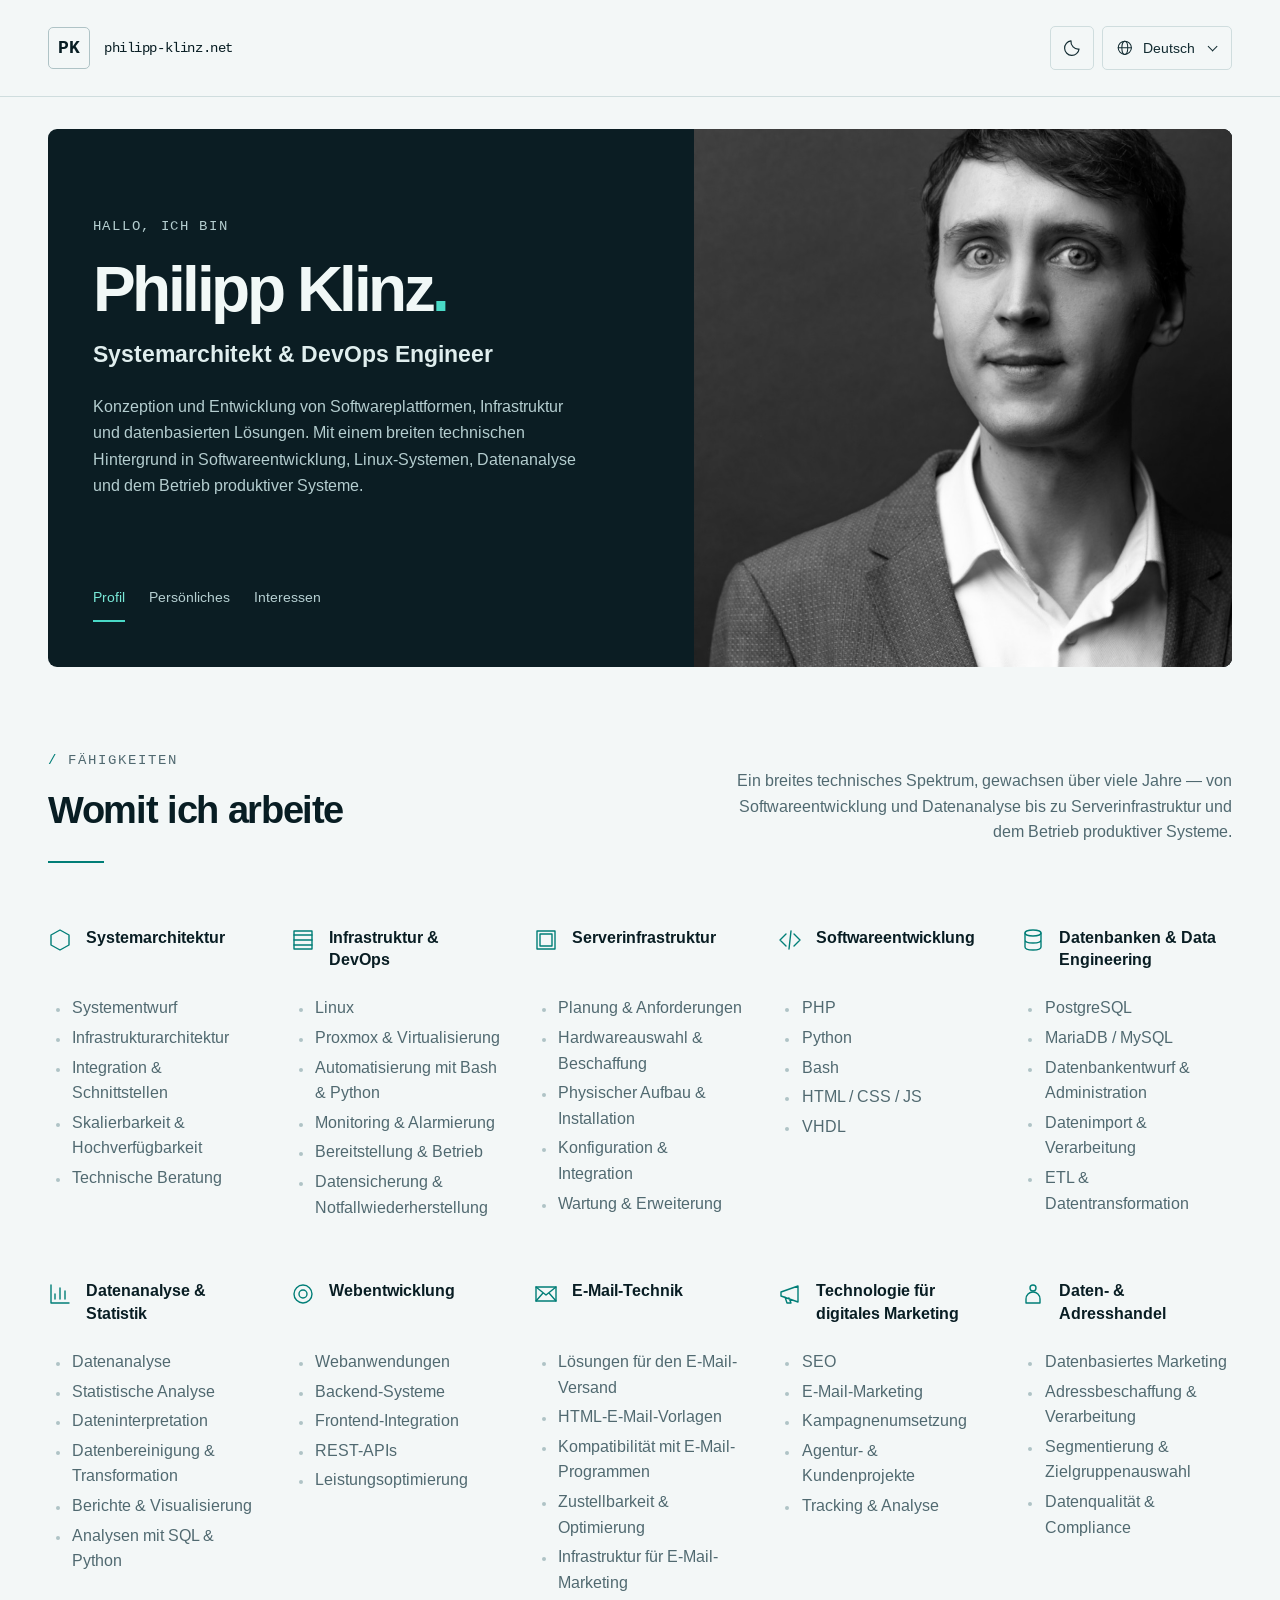
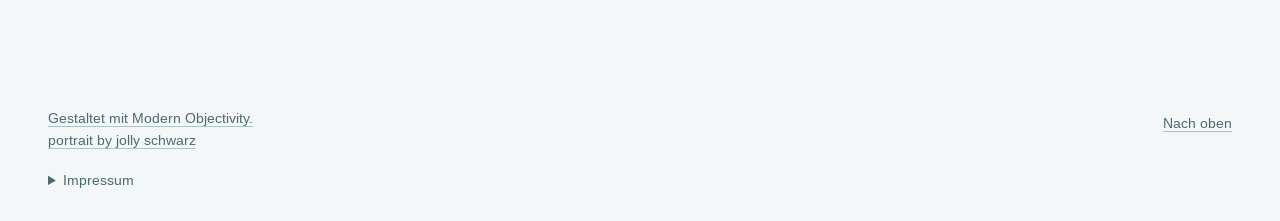
==== de/index.html @ 78b8dabd "Add private website disclosure and obfuscated contact email" ====
<!doctype html>
<html lang="de">
<head><meta charset="utf-8">
<meta name="viewport" content="width=device-width, initial-scale=1">
<meta name="color-scheme" content="light dark">
<title>Philipp Klinz — Fähigkeiten &amp; Interessen</title>
<meta name="description" content="Philipp Klinz: Systemarchitektur, Softwareentwicklung, Infrastruktur, Daten und digitales Marketing. Fähigkeiten und Lieblingsbücher.">
<link rel="canonical" href="https://philipp-klinz.net/de/">
<link rel="alternate" hreflang="en" href="https://philipp-klinz.net/">
<link rel="alternate" hreflang="de" href="https://philipp-klinz.net/de/">
<link rel="alternate" hreflang="pl" href="https://philipp-klinz.net/pl/">
<link rel="alternate" hreflang="x-default" href="https://philipp-klinz.net/">
<meta property="og:type" content="website">
<meta property="og:title" content="Philipp Klinz — Fähigkeiten &amp; Interessen">
<meta property="og:description" content="Philipp Klinz: Systemarchitektur, Softwareentwicklung, Infrastruktur, Daten und digitales Marketing. Fähigkeiten und Lieblingsbücher.">
<meta property="og:url" content="https://philipp-klinz.net/de/">
<meta property="og:image" content="https://philipp-klinz.net/assets/philipp-klinz.jpg">
<meta property="og:image:alt" content="Porträt von Philipp Klinz">
<link rel="icon" href="../assets/favicon.svg" type="image/svg+xml">
<script src="../assets/theme.86b8b26d1b50d1f6.js"></script>
<link rel="preload" href="../assets/fonts/LiberationSansWeb-Regular.latin.woff2" as="font" type="font/woff2" crossorigin>
<link rel="preload" href="../assets/fonts/LiberationSansWeb-Bold.latin.woff2" as="font" type="font/woff2" crossorigin>
<link rel="stylesheet" href="../assets/fonts/fonts.css">
<link rel="stylesheet" href="../assets/modern-objectivity.css">
<link rel="stylesheet" href="../assets/site.30e2d4eeaf09cd53.css"></head>
<body id="top">
<a class="skip-link" href="#main">Zum Inhalt springen</a>
<header class="site-header">
  <div class="container header-inner">
    <a class="brand" href="#top" aria-label="Philipp Klinz"><span class="brand-mark" aria-hidden="true">PK</span><span class="brand-name">philipp-klinz.net</span></a>
    <div class="header-tools">
      <div class="utility">
        <button id="theme" class="icon-button" type="button" aria-label="Dunkle Darstellung" title="Dunkle Darstellung" aria-pressed="false" hidden><svg class="" viewBox="0 0 24 24" aria-hidden="true" fill="none" stroke="currentColor" stroke-width="1.4" stroke-linecap="round" stroke-linejoin="round"><path d="M20.5 13.2A8.7 8.7 0 0 1 10.8 3.5 8.7 8.7 0 1 0 20.5 13.2Z"/></svg></button>
        <details class="languages"><summary aria-label="Sprache: Deutsch"><svg class="" viewBox="0 0 24 24" aria-hidden="true" fill="none" stroke="currentColor" stroke-width="1.4" stroke-linecap="round" stroke-linejoin="round"><circle cx="12" cy="12" r="9"/><ellipse cx="12" cy="12" rx="4" ry="9"/><path d="M3 12h18"/></svg><span lang="de">Deutsch</span><span class="chevron" aria-hidden="true"></span></summary><nav class="language-options" aria-label="Sprache"><a class="language-link" href="../index.html?v=67f521abfc70c984" lang="en" hreflang="en">English</a>
<a class="language-link" href="../de/index.html?v=67f521abfc70c984" lang="de" hreflang="de" aria-current="page">Deutsch</a>
<a class="language-link" href="../pl/index.html?v=67f521abfc70c984" lang="pl" hreflang="pl">Polski</a></nav></details>
      </div>
    </div>
  </div>
</header>
<main id="main">
  <section class="container hero" aria-label="Philipp Klinz">
    <div class="hero-text">
      <nav class="hero-tabs" aria-label="Über Philipp Klinz"><a id="tab-profile" href="#profile" data-slide="profile">Profil</a><a id="tab-books" href="#books" data-slide="books">Persönliches</a><a id="tab-interests" href="#interests" data-slide="interests">Interessen</a></nav>
      <div class="hero-panels">
        <section id="profile" class="hero-panel" aria-labelledby="name"><p class="hero-kicker">Hallo, ich bin</p><h1 id="name">Philipp Klinz<span class="name-accent">.</span></h1><p class="profile-role">Systemarchitekt &amp; DevOps Engineer</p><p class="profile-copy">Konzeption und Entwicklung von Softwareplattformen, Infrastruktur und datenbasierten Lösungen. Mit einem breiten technischen Hintergrund in Softwareentwicklung, Linux-Systemen, Datenanalyse und dem Betrieb produktiver Systeme.</p></section>
        <section id="books" class="hero-panel" aria-labelledby="books-title"><h2 id="books-title">Drei Lieblingsbücher</h2><div class="book-list"><article class="book"><p class="book-author">Richard P. Feynman</p><h3 lang="de"><a href="https://www.thalia.at/shop/home/artikeldetails/A1047288888" hreflang="de" rel="external" aria-label="Sie belieben wohl zu scherzen, Mr. Feynman! · Thalia">Sie belieben wohl zu scherzen, Mr. Feynman!</a></h3></article>
<article class="book"><p class="book-author">Werner Heisenberg</p><h3 lang="de"><a href="https://www.thalia.at/shop/home/artikeldetails/A1000320947" hreflang="de" rel="external" aria-label="Quantentheorie und Philosophie · Thalia">Quantentheorie und Philosophie</a></h3></article>
<article class="book"><p class="book-author">Antoine de Saint-Exupéry</p><h3 lang="de"><a href="https://www.thalia.at/shop/home/artikeldetails/A1051193971" hreflang="de" rel="external" aria-label="Der kleine Prinz · Thalia">Der kleine Prinz</a></h3></article></div></section>
        <section id="interests" class="hero-panel" aria-labelledby="interests-title"><h2 id="interests-title">Was mich beschäftigt</h2><p class="interest-question">Wie entwickeln wir die Welt von morgen?</p><p class="interest-description">Ich beschäftige mich mit Mathematik, Physik, Anthropologie und Informatik.</p></section>
      </div>
    </div>
    <figure class="hero-portrait"><img src="../assets/philipp-klinz.jpg" alt="Porträt von Philipp Klinz" width="1024" height="1024" fetchpriority="high" decoding="async"></figure>
  </section>
  <section id="skills" class="container section" aria-labelledby="skills-title">
    <div class="section-head"><div><span class="eyebrow">Fähigkeiten</span><h2 id="skills-title">Womit ich arbeite</h2><span class="heading-rule" aria-hidden="true"></span></div><p>Ein breites technisches Spektrum, gewachsen über viele Jahre — von Softwareentwicklung und Datenanalyse bis zu Serverinfrastruktur und dem Betrieb produktiver Systeme.</p></div>
    <div class="skills-grid"><article class="skill"><div class="skill-heading"><svg class="skill-icon" viewBox="0 0 24 24" aria-hidden="true" fill="none" stroke="currentColor" stroke-width="1.4" stroke-linecap="round" stroke-linejoin="round"><path d="m12 2 9 5v10l-9 5-9-5V7Z"/></svg><h3>Systemarchitektur</h3></div><ul><li>Systementwurf</li><li>Infrastrukturarchitektur</li><li>Integration &amp; Schnittstellen</li><li>Skalierbarkeit &amp; Hochverfügbarkeit</li><li>Technische Beratung</li></ul></article>
<article class="skill"><div class="skill-heading"><svg class="skill-icon" viewBox="0 0 24 24" aria-hidden="true" fill="none" stroke="currentColor" stroke-width="1.4" stroke-linecap="round" stroke-linejoin="round"><rect x="3" y="3" width="18" height="18"/><path d="M3 7h18M3 12h18M3 17h18"/></svg><h3>Infrastruktur &amp; DevOps</h3></div><ul><li>Linux</li><li>Proxmox &amp; Virtualisierung</li><li>Automatisierung mit Bash &amp; Python</li><li>Monitoring &amp; Alarmierung</li><li>Bereitstellung &amp; Betrieb</li><li>Datensicherung &amp; Notfallwiederherstellung</li></ul></article>
<article class="skill"><div class="skill-heading"><svg class="skill-icon" viewBox="0 0 24 24" aria-hidden="true" fill="none" stroke="currentColor" stroke-width="1.4" stroke-linecap="round" stroke-linejoin="round"><rect x="3" y="3" width="18" height="18"/><rect x="6" y="6" width="12" height="12"/></svg><h3>Serverinfrastruktur</h3></div><ul><li>Planung &amp; Anforderungen</li><li>Hardwareauswahl &amp; Beschaffung</li><li>Physischer Aufbau &amp; Installation</li><li>Konfiguration &amp; Integration</li><li>Wartung &amp; Erweiterung</li></ul></article>
<article class="skill"><div class="skill-heading"><svg class="skill-icon" viewBox="0 0 24 24" aria-hidden="true" fill="none" stroke="currentColor" stroke-width="1.4" stroke-linecap="round" stroke-linejoin="round"><path d="m8 6-6 6 6 6m8-12 6 6-6 6m-3-15-2 18"/></svg><h3>Softwareentwicklung</h3></div><ul><li>PHP</li><li>Python</li><li>Bash</li><li>HTML / CSS / JS</li><li>VHDL</li></ul></article>
<article class="skill"><div class="skill-heading"><svg class="skill-icon" viewBox="0 0 24 24" aria-hidden="true" fill="none" stroke="currentColor" stroke-width="1.4" stroke-linecap="round" stroke-linejoin="round"><ellipse cx="12" cy="5" rx="8" ry="3"/><path d="M4 5v14c0 4 16 4 16 0V5M4 12c0 4 16 4 16 0"/></svg><h3>Datenbanken &amp; Data Engineering</h3></div><ul><li>PostgreSQL</li><li>MariaDB / MySQL</li><li>Datenbankentwurf &amp; Administration</li><li>Datenimport &amp; Verarbeitung</li><li>ETL &amp; Datentransformation</li></ul></article>
<article class="skill"><div class="skill-heading"><svg class="skill-icon" viewBox="0 0 24 24" aria-hidden="true" fill="none" stroke="currentColor" stroke-width="1.4" stroke-linecap="round" stroke-linejoin="round"><path d="M3 3v18h18M7 17v-5m5 5V6m5 11V9"/></svg><h3>Datenanalyse &amp; Statistik</h3></div><ul><li>Datenanalyse</li><li>Statistische Analyse</li><li>Dateninterpretation</li><li>Datenbereinigung &amp; Transformation</li><li>Berichte &amp; Visualisierung</li><li>Analysen mit SQL &amp; Python</li></ul></article>
<article class="skill"><div class="skill-heading"><svg class="skill-icon" viewBox="0 0 24 24" aria-hidden="true" fill="none" stroke="currentColor" stroke-width="1.4" stroke-linecap="round" stroke-linejoin="round"><circle cx="12" cy="12" r="9"/><circle cx="12" cy="12" r="4"/></svg><h3>Webentwicklung</h3></div><ul><li>Webanwendungen</li><li>Backend-Systeme</li><li>Frontend-Integration</li><li>REST-APIs</li><li>Leistungsoptimierung</li></ul></article>
<article class="skill"><div class="skill-heading"><svg class="skill-icon" viewBox="0 0 24 24" aria-hidden="true" fill="none" stroke="currentColor" stroke-width="1.4" stroke-linecap="round" stroke-linejoin="round"><rect x="2" y="5" width="20" height="14"/><path d="m2 5 10 8L22 5M2 19l7-8m13 8-7-8"/></svg><h3>E-Mail-Technik</h3></div><ul><li>Lösungen für den E-Mail-Versand</li><li>HTML-E-Mail-Vorlagen</li><li>Kompatibilität mit E-Mail-Programmen</li><li>Zustellbarkeit &amp; Optimierung</li><li>Infrastruktur für E-Mail-Marketing</li></ul></article>
<article class="skill"><div class="skill-heading"><svg class="skill-icon" viewBox="0 0 24 24" aria-hidden="true" fill="none" stroke="currentColor" stroke-width="1.4" stroke-linecap="round" stroke-linejoin="round"><path d="m3 10 17-6v16L3 14Zm4 5 2 6h4l-2-5"/></svg><h3>Technologie für digitales Marketing</h3></div><ul><li>SEO</li><li>E-Mail-Marketing</li><li>Kampagnenumsetzung</li><li>Agentur- &amp; Kundenprojekte</li><li>Tracking &amp; Analyse</li></ul></article>
<article class="skill"><div class="skill-heading"><svg class="skill-icon" viewBox="0 0 24 24" aria-hidden="true" fill="none" stroke="currentColor" stroke-width="1.4" stroke-linecap="round" stroke-linejoin="round"><circle cx="12" cy="6" r="3"/><path d="M5 21v-4a7 7 0 0 1 14 0v4Z"/></svg><h3>Daten- &amp; Adresshandel</h3></div><ul><li>Datenbasiertes Marketing</li><li>Adressbeschaffung &amp; Verarbeitung</li><li>Segmentierung &amp; Zielgruppenauswahl</li><li>Datenqualität &amp; Compliance</li></ul></article></div>
  </section>
</main>
<footer class="container footer"><div class="footer-info"><p><a href="https://philippklinz.github.io/modern-objectivity-style/?lang=de">Gestaltet mit Modern Objectivity.</a><br><a href="https://jollyschwarz.com/" lang="en">portrait by jolly schwarz</a></p><details id="imprint" class="legal-notice"><summary>Impressum</summary><div class="legal-copy"><p>Offenlegung gemäß § 25 Abs. 5 MedienG.</p><p>Medieninhaber: Philipp Klinz<br>Wohnort: Wien, 17. Bezirk, Österreich<br>E-Mail: <span data-email="d2ViZGlhcnJoZWFAcGhpbGlwcC1rbGluei5uZXQ=">webdiarrhea [at] philipp-klinz [dot] net</span></p><p>Private, nicht kommerzielle Website. Projektanfragen ausschließlich über meinen Arbeitgeber.</p></div></details></div><nav class="footer-links" aria-label="Hauptnavigation"><a href="#top">Nach oben</a></nav></footer>
<script src="../assets/site.ab75ac2e9dfce5c9.js" defer></script>
</body>
</html>
---- assets/fonts/fonts.css ----
/* LiberationFontsWeb, SIL OFL 1.1. Upstream revision 991e89ba225875d100b5bc4048626e8b6ac93927. */
@font-face{font-family:'Liberation Sans Web';src:url('LiberationSansWeb-Regular.latin.woff2') format('woff2');font-weight:400;font-style:normal;font-display:swap;unicode-range:U+0000-00FF,U+2010,U+2013,U+2014,U+2018,U+2019,U+201A,U+201C,U+201D,U+201E,U+20AC}
@font-face{font-family:'Liberation Sans Web';src:url('LiberationSansWeb-Regular.latin-ext.woff2') format('woff2');font-weight:400;font-style:normal;font-display:swap;unicode-range:U+0100-024F,U+1E00-1EFF}
@font-face{font-family:'Liberation Sans Web';src:url('LiberationSansWeb-Bold.latin.woff2') format('woff2');font-weight:700;font-style:normal;font-display:swap;unicode-range:U+0000-00FF,U+2010,U+2013,U+2014,U+2018,U+2019,U+201A,U+201C,U+201D,U+201E,U+20AC}
@font-face{font-family:'Liberation Sans Web';src:url('LiberationSansWeb-Bold.latin-ext.woff2') format('woff2');font-weight:700;font-style:normal;font-display:swap;unicode-range:U+0100-024F,U+1E00-1EFF}
@font-face{font-family:'Liberation Mono Web';src:url('LiberationMonoWeb-Regular.latin.woff2') format('woff2');font-weight:400;font-style:normal;font-display:swap;unicode-range:U+0000-00FF,U+2010,U+2013,U+2014,U+2018,U+2019,U+201A,U+201C,U+201D,U+201E,U+20AC}
@font-face{font-family:'Liberation Mono Web';src:url('LiberationMonoWeb-Regular.latin-ext.woff2') format('woff2');font-weight:400;font-style:normal;font-display:swap;unicode-range:U+0100-024F,U+1E00-1EFF}
@font-face{font-family:'Liberation Mono Web';src:url('LiberationMonoWeb-Bold.latin.woff2') format('woff2');font-weight:700;font-style:normal;font-display:swap;unicode-range:U+0000-00FF,U+2010,U+2013,U+2014,U+2018,U+2019,U+201A,U+201C,U+201D,U+201E,U+20AC}
@font-face{font-family:'Liberation Mono Web';src:url('LiberationMonoWeb-Bold.latin-ext.woff2') format('woff2');font-weight:700;font-style:normal;font-display:swap;unicode-range:U+0100-024F,U+1E00-1EFF}
@font-face{font-family:'Liberation Serif Web';src:url('LiberationSerifWeb-Regular.latin.woff2') format('woff2');font-weight:400;font-style:normal;font-display:swap;unicode-range:U+0000-00FF,U+2010,U+2013,U+2014,U+2018,U+2019,U+201A,U+201C,U+201D,U+201E,U+20AC}
@font-face{font-family:'Liberation Serif Web';src:url('LiberationSerifWeb-Regular.latin-ext.woff2') format('woff2');font-weight:400;font-style:normal;font-display:swap;unicode-range:U+0100-024F,U+1E00-1EFF}
---- assets/modern-objectivity.css ----
/*
Modern Objectivity — Laboratory Style Kit v0.1
GPL-2.0-only • practical reference implementation, not a universal brand.
Semantic tokens are intentionally overridable for each laboratory stage.
*/
:root {
  color-scheme: light;
  --mo-font: "Liberation Sans", "DejaVu Sans", Arial, sans-serif;
  --mo-mono: "Liberation Mono", "DejaVu Sans Mono", Consolas, monospace;
  --mo-serif: "Liberation Serif", Georgia, serif;
  --mo-bg: #f3f7f7;
  --mo-surface: #ffffff;
  --mo-surface-2: #edf3f3;
  --mo-surface-3: #e3eded;
  --mo-text: #132c32;
  --mo-text-strong: #081d23;
  --mo-muted: #506970;
  --mo-border: #cfddde;
  --mo-border-strong: #afc3c6;
  --mo-accent: #007e77;
  --mo-accent-active: #00625f;
  --mo-accent-light: #d9f5ef;
  --mo-accent-glow: #13d4b8;
  --mo-focus: #0b9fbe;
  --mo-danger: #b83d42;
  --mo-danger-bg: #fff0f0;
  --mo-warning: #986213;
  --mo-warning-bg: #fff4dd;
  --mo-ok: #147b58;
  --mo-ok-bg: #e1f6eb;
  --mo-info: #285f9c;
  --mo-info-bg: #e9f3fc;
  --mo-rail: #0b1d23;
  --mo-rail-text: #e0f2f2;
  --mo-rail-muted: #94b0b5;
  --mo-shadow: 0 14px 40px rgba(12, 45, 50, .07);
  --mo-radius: 9px;
  --mo-radius-sm: 5px;
  --mo-space-1: 4px;
  --mo-space-2: 8px;
  --mo-space-3: 12px;
  --mo-space-4: 16px;
  --mo-space-5: 20px;
  --mo-space-6: 24px;
  --mo-space-8: 32px;
  --mo-space-10: 40px;
  --mo-space-12: 48px;
  --mo-page-width: 1280px;
}
[data-theme="dark"] {
  color-scheme: dark;
  --mo-bg: #08191e;
  --mo-surface: #10272d;
  --mo-surface-2: #162f35;
  --mo-surface-3: #1e3a42;
  --mo-text: #d7e8e9;
  --mo-text-strong: #f4fbfa;
  --mo-muted: #a2bac0;
  --mo-border: #2a4a52;
  --mo-border-strong: #41616b;
  --mo-accent: #49d9c6;
  --mo-accent-active: #82eee0;
  --mo-accent-light: #16443f;
  --mo-accent-glow: #5ef6dd;
  --mo-focus: #81d8ff;
  --mo-danger: #ff949b;
  --mo-danger-bg: #3c252a;
  --mo-warning: #f5ca75;
  --mo-warning-bg: #3c321f;
  --mo-ok: #7ee6b8;
  --mo-ok-bg: #173d34;
  --mo-info: #9ccaff;
  --mo-info-bg: #20354d;
  --mo-shadow: 0 16px 44px rgba(0, 0, 0, .18);
}
*, *::before, *::after { box-sizing: border-box; }
html { scroll-behavior: smooth; scroll-padding-top: 24px; }
body { margin: 0; background: var(--mo-bg); color: var(--mo-text); font: 400 15px/1.62 var(--mo-font); -webkit-font-smoothing: antialiased; }
button, input, textarea, select { font: inherit; }
button { cursor: pointer; }
a { color: var(--mo-accent); text-underline-offset: 3px; }
a:hover { color: var(--mo-accent-active); }
:focus-visible { outline: 3px solid var(--mo-focus) !important; outline-offset: 3px; }
::selection { background: var(--mo-accent); color: #fff; }
h1,h2,h3,h4,p,figure { margin-top: 0; }
h1,h2,h3,h4 { color: var(--mo-text-strong); line-height: 1.18; letter-spacing: -.028em; }
h1 { font-size: clamp(2.4rem, 5vw, 4.8rem); font-weight: 650; }
h2 { font-size: clamp(1.6rem, 2.5vw, 2.6rem); font-weight: 650; }
h3 { font-size: 1.12rem; letter-spacing: -.015em; }
p { max-width: 75ch; }
small, .mo-small { font-size: .81rem; }
.mo-mono, code, pre, kbd { font-family: var(--mo-mono); font-variant-numeric: tabular-nums; }
code { font-size: .89em; }
.mo-tabular { font-variant-numeric: tabular-nums; font-feature-settings: "tnum"; }
.mo-muted { color: var(--mo-muted); }
.mo-eyebrow, .mo-kicker { display:block; font: 700 11px/1.5 var(--mo-mono); text-transform: uppercase; letter-spacing: .13em; color: var(--mo-accent); }
.mo-kicker { margin-bottom: 12px; }
.mo-lead { font-size: clamp(1.05rem, 1.6vw, 1.3rem); line-height: 1.65; color: var(--mo-muted); max-width: 69ch; }
.mo-strong { font-weight: 700; }
.mo-rule { border: 0; border-top: 1px solid var(--mo-border); margin: 28px 0; }
.mo-sr-only { position: absolute!important; width:1px!important; height:1px!important; overflow:hidden!important; clip:rect(0,0,0,0)!important; white-space:nowrap!important; }

/* Shell / page */
.mo-shell { display:grid; grid-template-columns: 254px minmax(0,1fr); min-height:100vh; }
.mo-sidebar { background: var(--mo-rail); color: var(--mo-rail-text); padding: 28px 18px; min-width:0; position:sticky; top:0; height:100vh; overflow-y:auto; display:flex; flex-direction:column; gap:28px; }
.mo-brand { display:flex; align-items:center; gap:12px; text-decoration:none; color:var(--mo-rail-text); line-height:1.2; font-weight:700; letter-spacing:.01em; font-size:14px; }
.mo-brand:hover { color:var(--mo-rail-text); }
.mo-brand-mark { width:35px; height:35px; flex:none; display:grid; place-items:center; color:#71eedb; background:linear-gradient(135deg,#123f40,#0b232a); border:1px solid #39746f; border-radius:8px; font:700 18px var(--mo-mono); }
.mo-brand small { display:block; margin-top:3px; color:var(--mo-rail-muted); font:400 10px var(--mo-mono); letter-spacing:.08em; text-transform:uppercase; }
.mo-nav-group { margin-bottom:17px; }
.mo-nav-title { font:700 10px/1.5 var(--mo-mono); color:#7ca5a8; text-transform:uppercase; letter-spacing:.15em; padding:0 12px; margin-bottom:7px; }
.mo-nav { display:grid; gap:3px; }
.mo-nav a { display:flex; align-items:center; justify-content:space-between; gap:8px; padding:9px 12px; border-radius:6px; color:var(--mo-rail-muted); text-decoration:none; font-size:13px; transition:background .15s,color .15s; }
.mo-nav a:hover,.mo-nav a[aria-current="page"],.mo-nav a.is-active { color:#f0ffff; background:#18363c; }
.mo-nav a[aria-current="page"]::after,.mo-nav a.is-active::after { content:""; width:5px; height:5px; border-radius:50%; background:#5ae6ce; }
.mo-sidebar-foot { margin-top:auto; padding:15px 12px 0; border-top:1px solid #2d4b50; color:var(--mo-rail-muted); font:11px/1.6 var(--mo-mono); }
.mo-main { min-width:0; }
.mo-topbar { display:flex; justify-content:space-between; align-items:center; gap:16px; min-height:68px; border-bottom:1px solid var(--mo-border); padding:14px clamp(22px,4vw,56px); background:var(--mo-surface); }
.mo-topbar-path { font:12px var(--mo-mono); color:var(--mo-muted); word-break:break-word; }
.mo-topbar-path strong { color:var(--mo-text-strong); font-weight:700; }
.mo-topbar-actions { display:flex; gap:9px; align-items:center; flex-wrap:wrap; }
.mo-content { width:min(100%, var(--mo-page-width)); margin:0 auto; padding:38px clamp(20px,4vw,56px) 90px; }
.mo-section { padding-top:46px; padding-bottom:46px; border-bottom:1px solid var(--mo-border); }
.mo-section-head { display:flex; justify-content:space-between; align-items:end; gap:22px; margin-bottom:25px; }
.mo-section-head h2 { margin:0 0 7px; }
.mo-section-head p { margin:0; color:var(--mo-muted); }
.mo-hero { position:relative; isolation:isolate; overflow:hidden; background:#0b2229; border-radius:14px; padding:clamp(30px,6vw,74px); color:#e5f6f4; min-height:385px; display:flex; flex-direction:column; justify-content:center; margin-bottom:12px; }
.mo-hero::before { content:""; position:absolute; inset:0; z-index:-2; background-image:linear-gradient(rgba(111,199,192,.06) 1px,transparent 1px),linear-gradient(90deg,rgba(111,199,192,.06) 1px,transparent 1px); background-size:32px 32px; mask-image:linear-gradient(to left,black,transparent 80%); }
.mo-hero::after { content:""; position:absolute; right:-110px; top:-125px; width:490px; aspect-ratio:1; z-index:-1; background:radial-gradient(circle at 45% 45%,transparent 18%,rgba(48,235,199,.46) 18.3%,transparent 18.8%,transparent 31%,rgba(48,235,199,.24) 31.3%,transparent 31.8%,transparent 49%,rgba(48,235,199,.14) 49.3%,transparent 49.8%); transform:rotate(-18deg); }
.mo-hero h1 { color:#fff; max-width:720px; margin:18px 0 18px; letter-spacing:-.055em; }
.mo-hero p { color:#b1d3d5; font-size:18px; max-width:590px; }
.mo-hero .mo-eyebrow { color:#64e8d1; }
.mo-hero-actions { display:flex; gap:10px; flex-wrap:wrap; margin-top:17px; }

/* Layout */
.mo-grid { display:grid; gap:16px; }
.mo-grid-2 { grid-template-columns:repeat(2,minmax(0,1fr)); }
.mo-grid-3 { grid-template-columns:repeat(3,minmax(0,1fr)); }
.mo-grid-4 { grid-template-columns:repeat(4,minmax(0,1fr)); }
.mo-flex { display:flex; align-items:center; gap:12px; }
.mo-between { display:flex; align-items:center; justify-content:space-between; gap:12px; }
.mo-wrap { flex-wrap:wrap; }
.mo-stack { display:grid; gap:14px; }
.mo-panel, .mo-card { background:var(--mo-surface); border:1px solid var(--mo-border); border-radius:var(--mo-radius); }
.mo-panel { padding:24px; }
.mo-card { padding:22px; box-shadow:var(--mo-shadow); }
.mo-card-head { display:flex; justify-content:space-between; align-items:center; gap:12px; margin-bottom:15px; }
.mo-card-head h3 { margin:0; }
.mo-stat { display:flex; flex-direction:column; gap:5px; min-width:0; }
.mo-stat-value { font:650 clamp(1.6rem,2.6vw,2.4rem)/1.13 var(--mo-mono); color:var(--mo-text-strong); letter-spacing:-.055em; }
.mo-stat-label { font-size:12px; color:var(--mo-muted); }
.mo-stat-foot { font:11px var(--mo-mono); color:var(--mo-accent); margin-top:8px; }

/* Controls */
.mo-btn { display:inline-flex; align-items:center; justify-content:center; gap:8px; appearance:none; padding:10px 15px; min-height:39px; color:var(--mo-text); background:var(--mo-surface); border:1px solid var(--mo-border-strong); border-radius:var(--mo-radius-sm); font:700 12px/1.3 var(--mo-font); text-decoration:none; transition:background .13s,border-color .13s,transform .13s; white-space:nowrap; }
.mo-btn:hover { background:var(--mo-surface-2); color:var(--mo-text-strong); border-color:var(--mo-accent); }
.mo-btn:active { transform:translateY(1px); }
.mo-btn:disabled { opacity:.48; cursor:not-allowed; transform:none; }
.mo-btn-primary { color:#fff; background:#007e77; border-color:#007e77; }
.mo-btn-primary:hover { color:#fff; background:#00635e; border-color:#00635e; }
.mo-btn-quiet { background:transparent; border-color:transparent; }
.mo-btn-quiet:hover { background:var(--mo-surface-2); }
.mo-btn-danger { color:var(--mo-danger); border-color:var(--mo-danger); }
.mo-btn-sm { min-height:32px; padding:7px 11px; font-size:11px; }
.mo-btn-lg { min-height:47px; padding:12px 21px; }
.mo-btn-on-dark { background:#1a494a; color:#e9fffc; border-color:#3d817b; }
.mo-btn-on-dark:hover { background:#23605f; border-color:#69d7ca; color:#fff; }
.mo-field { display:grid; gap:7px; min-width:0; }
.mo-field-label { font-size:12px; font-weight:700; color:var(--mo-text-strong); }
.mo-field-help { font-size:11px; color:var(--mo-muted); }
.mo-input,.mo-select,.mo-textarea { width:100%; min-height:41px; border:1px solid var(--mo-border-strong); border-radius:var(--mo-radius-sm); background:var(--mo-surface); color:var(--mo-text-strong); padding:9px 11px; outline:none; }
.mo-input::placeholder,.mo-textarea::placeholder { color:var(--mo-muted); opacity:.85; }
.mo-input:focus,.mo-select:focus,.mo-textarea:focus { border-color:var(--mo-accent); box-shadow:0 0 0 3px var(--mo-accent-light); }
.mo-input:disabled,.mo-select:disabled { opacity:.55; }
.mo-input[aria-invalid="true"] { border-color:var(--mo-danger); }
.mo-textarea { min-height:106px; resize:vertical; }
.mo-check { display:inline-flex; align-items:center; gap:9px; color:var(--mo-text); font-size:13px; cursor:pointer; }
.mo-check input { accent-color:var(--mo-accent); width:17px; height:17px; }
.mo-range { width:100%; accent-color:var(--mo-accent); cursor:pointer; }
.mo-switch { display:inline-flex; align-items:center; gap:10px; font-size:12px; cursor:pointer; }
.mo-switch input { appearance:none; width:38px; height:22px; border-radius:30px; border:1px solid var(--mo-border-strong); background:var(--mo-surface-3); position:relative; transition:background .15s; }
.mo-switch input::after { content:""; width:16px; height:16px; top:2px; left:2px; border-radius:50%; position:absolute; background:var(--mo-muted); transition:transform .15s, background .15s; }
.mo-switch input:checked { background:var(--mo-accent); border-color:var(--mo-accent); }
.mo-switch input:checked::after { transform:translateX(16px); background:#fff; }
.mo-switch input:focus-visible { outline:3px solid var(--mo-focus); outline-offset:2px; }

/* Status, notes, progress */
.mo-badge { display:inline-flex; gap:7px; align-items:center; min-height:23px; padding:2px 8px; font:700 10px/1.4 var(--mo-mono); text-transform:uppercase; letter-spacing:.045em; border:1px solid var(--mo-border); border-radius:4px; color:var(--mo-muted); background:var(--mo-surface-2); }
.mo-badge::before { content:""; width:6px; height:6px; border-radius:50%; background:currentColor; }
.mo-badge-success { color:var(--mo-ok); border-color:color-mix(in srgb,var(--mo-ok) 25%,var(--mo-border)); background:var(--mo-ok-bg); }
.mo-badge-warning { color:var(--mo-warning); border-color:color-mix(in srgb,var(--mo-warning) 25%,var(--mo-border)); background:var(--mo-warning-bg); }
.mo-badge-danger { color:var(--mo-danger); border-color:color-mix(in srgb,var(--mo-danger) 25%,var(--mo-border)); background:var(--mo-danger-bg); }
.mo-badge-info { color:var(--mo-info); border-color:color-mix(in srgb,var(--mo-info) 25%,var(--mo-border)); background:var(--mo-info-bg); }
.mo-note { display:flex; align-items:flex-start; gap:13px; padding:14px 16px; border-left:3px solid var(--mo-accent); background:var(--mo-accent-light); color:var(--mo-text); border-radius:0 var(--mo-radius-sm) var(--mo-radius-sm) 0; font-size:13px; }
.mo-note-warning { border-color:var(--mo-warning); background:var(--mo-warning-bg); }
.mo-note-danger { border-color:var(--mo-danger); background:var(--mo-danger-bg); }
.mo-progress { height:6px; width:100%; overflow:hidden; border-radius:10px; background:var(--mo-surface-3); }
.mo-progress > span { display:block; height:100%; border-radius:10px; background:var(--mo-accent); transition:width .25s ease; }
.mo-meter { display:grid; gap:8px; }
.mo-meter-label { display:flex; justify-content:space-between; font:11px var(--mo-mono); gap:8px; color:var(--mo-muted); }
.mo-meter-label strong { color:var(--mo-text-strong); }

/* Tabs */
.mo-tabs { display:flex; gap:4px; flex-wrap:wrap; border-bottom:1px solid var(--mo-border); margin-bottom:19px; }
.mo-tab { appearance:none; background:transparent; border:0; border-bottom:2px solid transparent; color:var(--mo-muted); padding:10px 15px 12px; margin-bottom:-1px; font:700 12px var(--mo-font); }
.mo-tab[aria-selected="true"] { color:var(--mo-accent); border-bottom-color:var(--mo-accent); }
.mo-tab:hover { color:var(--mo-text-strong); background:var(--mo-surface-2); }
[role="tabpanel"][hidden] { display:none!important; }

/* Tables and data */
.mo-table-wrap { width:100%; overflow-x:auto; border:1px solid var(--mo-border); border-radius:var(--mo-radius); background:var(--mo-surface); }
.mo-table { border-collapse:collapse; width:100%; min-width:550px; font-size:12px; font-variant-numeric:tabular-nums; }
.mo-table th { text-align:left; font:700 10px/1.4 var(--mo-mono); color:var(--mo-muted); text-transform:uppercase; letter-spacing:.06em; background:var(--mo-surface-2); padding:13px 15px; border-bottom:1px solid var(--mo-border); white-space:nowrap; }
.mo-table td { padding:13px 15px; border-bottom:1px solid var(--mo-border); vertical-align:middle; color:var(--mo-text); }
.mo-table tbody tr:last-child td { border-bottom:0; }
.mo-table tbody tr:hover { background:var(--mo-surface-2); }
.mo-table td.mo-num, .mo-table th.mo-num { text-align:right; font-family:var(--mo-mono); }
.mo-table td strong { color:var(--mo-text-strong); }
.mo-table-muted { color:var(--mo-muted); }
.mo-positive { color:var(--mo-ok); }
.mo-negative { color:var(--mo-danger); }

/* Visual media */
.mo-chart { position:relative; min-height:180px; width:100%; border:1px solid var(--mo-border); border-radius:var(--mo-radius); overflow:hidden; background:var(--mo-surface); }
.mo-chart svg { display:block; width:100%; height:auto; }
.mo-chart-grid { stroke:var(--mo-border); stroke-width:1; }
.mo-chart-line { stroke:var(--mo-accent); stroke-width:2.4; fill:none; vector-effect:non-scaling-stroke; }
.mo-chart-area { fill:var(--mo-accent); fill-opacity:.10; }
.mo-chart-label { fill:var(--mo-muted); font:10px var(--mo-mono); }
.mo-code { border:1px solid var(--mo-border); background:var(--mo-surface-2); border-radius:var(--mo-radius); overflow:auto; padding:20px; font:12px/1.7 var(--mo-mono); color:var(--mo-text); white-space:pre; tab-size:2; }
.mo-swatch { overflow:hidden; border:1px solid var(--mo-border); border-radius:var(--mo-radius); background:var(--mo-surface); }
.mo-swatch-fill { height:81px; }
.mo-swatch-caption { padding:11px 12px; display:grid; gap:3px; }
.mo-swatch-caption strong { font-size:12px; }
.mo-swatch-caption code { font-size:11px; color:var(--mo-muted); }
.mo-steps { list-style:none; padding:0; margin:0; display:grid; gap:9px; }
.mo-steps li { display:flex; align-items:flex-start; gap:14px; font-size:13px; }
.mo-steps li span:first-child { width:30px; height:30px; background:var(--mo-accent-light); color:var(--mo-accent); font:700 11px var(--mo-mono); display:grid; place-items:center; border-radius:5px; flex:none; }
.mo-toast { position:fixed; z-index:100; right:25px; bottom:25px; border:1px solid var(--mo-border-strong); border-left:4px solid var(--mo-accent); border-radius:6px; background:var(--mo-surface); color:var(--mo-text-strong); box-shadow:var(--mo-shadow); padding:15px 19px; max-width:min(360px,calc(100vw - 30px)); font-size:13px; }
.mo-toast[hidden] { display:none; }
.mo-placeholder { border:1px dashed var(--mo-border-strong); border-radius:var(--mo-radius); padding:25px; text-align:center; color:var(--mo-muted); }
.mo-tag { font:700 10px var(--mo-mono); padding:4px 7px; border-radius:4px; background:var(--mo-surface-2); border:1px solid var(--mo-border); color:var(--mo-muted); }
.mo-mark { color:var(--mo-accent); }

/* Responsive */
@media (max-width:1100px) { .mo-grid-4 {grid-template-columns:repeat(2,minmax(0,1fr))} }
@media (max-width:900px) {
  .mo-shell { display:block; }
  .mo-sidebar { position:relative; height:auto; padding:14px 18px; gap:12px; }
  .mo-sidebar nav { display:flex; gap:12px; overflow:auto; scrollbar-width:thin; }
  .mo-nav-group { margin:0; flex:none; }
  .mo-nav-title,.mo-sidebar-foot { display:none; }
  .mo-nav { display:flex; }
  .mo-nav a {white-space:nowrap; padding:7px 10px}
  .mo-topbar {padding:14px 20px}
  .mo-content {padding:24px 18px 70px}
  .mo-section {padding:34px 0}
}
@media (max-width:640px) {
  .mo-grid-2,.mo-grid-3,.mo-grid-4 {grid-template-columns:1fr}
  .mo-section-head {display:block}
  .mo-section-head > :last-child {margin-top:13px}
  .mo-topbar {align-items:start;flex-wrap:wrap}
  .mo-panel,.mo-card {padding:17px}
  .mo-hero {min-height:360px; padding:28px 22px}
  .mo-hero::after {right:-220px}
  .mo-stat-value {font-size:2rem}
}
@media (prefers-reduced-motion:reduce) {
  html {scroll-behavior:auto}
  *,*::before,*::after { animation-duration:.01ms!important; animation-iteration-count:1!important; transition-duration:.01ms!important; }
}
---- assets/site.30e2d4eeaf09cd53.css ----
/* Personal website stage for the local Modern Objectivity reference stylesheet. */
:root { --mo-font: "Liberation Sans Web", "Liberation Sans", Arial, sans-serif; --mo-mono: "Liberation Mono Web", "Liberation Mono", Consolas, monospace; --mo-serif: "Liberation Serif Web", "Liberation Serif", Georgia, serif; }
html { scroll-padding-top: 6.5rem; }
body { font-size: 1rem; line-height: 1.6; }
[hidden] { display: none !important; }
a, button, summary { -webkit-tap-highlight-color: transparent; }
a { text-decoration-thickness: 1px; }
button, summary, a { touch-action: manipulation; }
.container { width: min(1480px, calc(100% - 6rem)); margin-inline: auto; }
.skip-link { position: fixed; top: .75rem; left: .75rem; padding: .75rem 1rem; z-index: 100; background: var(--mo-surface); transform: translateY(-180%); }
.skip-link:focus { transform: translateY(0); }
.site-header { border-bottom: 1px solid var(--mo-border); background: var(--mo-bg); }
.header-inner { display: flex; align-items: center; justify-content: space-between; gap: 1.5rem; min-height: 6rem; }
.brand { color: var(--mo-text-strong); display: inline-flex; gap: .875rem; align-items: center; text-decoration: none; }
.brand-mark { display: grid; place-items: center; width: 2.625rem; height: 2.625rem; border: 1px solid var(--mo-border-strong); font: 700 1.125rem var(--mo-mono); border-radius: var(--mo-radius-sm); }
.brand-name { font: .875rem var(--mo-mono); letter-spacing: -.03em; }
.header-tools { display: flex; align-items: center; gap: 1.75rem; }
.utility { display: flex; gap: .5rem; align-items: center; }
.icon-button { display: grid; place-items: center; width: 2.75rem; height: 2.75rem; background: transparent; color: var(--mo-text); border: 1px solid var(--mo-border); border-radius: var(--mo-radius-sm); }
.icon-button svg { width: 1.25rem; height: 1.25rem; }
.icon-button[aria-pressed="true"] { color: var(--mo-accent); background: var(--mo-accent-light); border-color: var(--mo-accent); }
.languages { position: relative; }
.languages summary { display: flex; align-items: center; gap: .6rem; cursor: pointer; min-height: 2.75rem; padding: .5rem .8rem; font-size: .875rem; border: 1px solid var(--mo-border); border-radius: var(--mo-radius-sm); list-style: none; }
.languages summary::-webkit-details-marker { display: none; }
.languages summary svg { width: 1.1rem; height: 1.1rem; flex: none; }
.chevron { width: .45rem; height: .45rem; border-right: 1.5px solid currentColor; border-bottom: 1.5px solid currentColor; transform: rotate(45deg); margin: -.2rem .15rem 0 .25rem; }
.languages[open] .chevron { transform: rotate(225deg); margin-top: .2rem; }
.language-options { position: absolute; z-index: 20; right: 0; top: calc(100% + .5rem); min-width: 12rem; padding: .5rem; border: 1px solid var(--mo-border); border-radius: var(--mo-radius); background: var(--mo-surface); box-shadow: var(--mo-shadow); }
.language-link { display: block; padding: .625rem .75rem; text-decoration: none; color: var(--mo-text); border-radius: var(--mo-radius-sm); }
.language-link:hover, .language-link[aria-current="page"] { color: var(--mo-accent); background: var(--mo-accent-light); }
.hero { margin-top: 2rem; display: grid; grid-template-columns: 1.2fr 1fr; overflow: hidden; border-radius: var(--mo-radius); background: var(--mo-rail); color: var(--mo-rail-text); }
.hero-text { min-width: 0; padding: clamp(2rem, 3.5vw, 3.5rem); display: grid; grid-template-rows: 1fr auto; gap: 2rem; }
.hero h1 { font-size: clamp(2.75rem, 5vw, 5.5rem); line-height: 1.02; letter-spacing: -.055em; color: #f1f8f7; font-weight: 700; margin: 0 0 1rem; }
.hero .name-accent { color: #49d9c6; display: inline; }
.hero-kicker, .hero-panel h2 { margin: 0 0 1.25rem; font: 400 .875rem/1.5 var(--mo-mono); letter-spacing: .12em; text-transform: uppercase; color: #b5ced0; }
.profile-role { color: #e0eeee; font-size: clamp(1.125rem, 1.8vw, 1.5rem); line-height: 1.35; font-weight: 700; margin: 0 0 1.5rem; }
.profile-copy, .interest-description { color: #b5ced0; font-size: 1rem; line-height: 1.65; margin: 0; max-width: 54ch; }
.hero-tabs { grid-row: 2; display: flex; flex-wrap: wrap; gap: .5rem 1.5rem; align-items: center; }
.hero-tabs a { color: #b5ced0; padding-block: .75rem; font-size: .875rem; text-decoration: none; border-bottom: 2px solid transparent; }
.hero-tabs a:hover { color: #f1f8f7; }
.hero-tabs a[aria-selected="true"] { color: #79e8d7; border-bottom-color: #49d9c6; }
.hero :focus-visible { outline-color: #81d8ff !important; }
.hero-panels { grid-row: 1; min-width: 0; align-self: center; }
.hero-panel { min-width: 0; }
.hero:not(.is-enhanced) .hero-panel + .hero-panel { margin-top: 2.5rem; padding-top: 2.5rem; border-top: 1px solid #2a4a52; }
.hero.is-enhanced .hero-panels { display: grid; }
.hero.is-enhanced .hero-panel { grid-area: 1 / 1; align-self: start; }
.hero.is-enhanced .hero-panel[aria-hidden="true"] { visibility: hidden; pointer-events: none; }
.hero.is-enhanced .hero-panel.is-active { animation: panel-enter .16s ease-out; }
.interest-question { color: #f1f8f7; font-size: clamp(1.75rem, 2.8vw, 2.625rem); line-height: 1.2; letter-spacing: -.025em; font-weight: 700; margin: 0 0 1.5rem; max-width: 24ch; }
@keyframes panel-enter { from { opacity: 0; } to { opacity: 1; } }
.hero-portrait { margin: 0; align-self: stretch; display: flex; background: #262628; }
.hero-portrait img { width: 100%; height: 100%; aspect-ratio: 1; object-fit: cover; display: block; filter: grayscale(1); }
.hero:not(.is-enhanced) .hero-portrait { align-self: start; }
.section { padding-block: clamp(4rem, 6.5vw, 7rem); }
.section-head { display: grid; grid-template-columns: 1fr 1fr; column-gap: 5rem; align-items: center; margin-bottom: 4rem; }
.eyebrow { display: block; margin: 0 0 1rem; color: var(--mo-muted); font: .875rem/1.5 var(--mo-mono); text-transform: uppercase; letter-spacing: .14em; }
.eyebrow::before { content: '/ '; color: var(--mo-accent); }
.section h2 { font-size: clamp(2rem, 3vw, 3rem); margin: 0; letter-spacing: -.035em; }
.section-head p { margin: 0; color: var(--mo-muted); max-width: 56ch; text-align: right; justify-self: end; }
.heading-rule { display: block; height: 2px; width: 3.5rem; margin-top: 1.75rem; background: var(--mo-accent); }
.skills-grid { display: grid; grid-template-columns: repeat(5, minmax(0,1fr)); gap: 3.5rem 2rem; }
.skill { min-width: 0; }
.skill-heading { display: flex; align-items: flex-start; gap: .875rem; min-height: 3.5rem; margin-bottom: .8rem; }
.skill-icon { width: 1.5rem; height: 1.5rem; flex: none; color: var(--mo-accent); margin-top: .1rem; }
.skill h3 { margin: 0; font-size: 1rem; line-height: 1.4; font-weight: 700; letter-spacing: 0; overflow-wrap: anywhere; }
.skill ul { list-style: disc; margin: 0; padding-left: 1.35rem; color: var(--mo-muted); }
.skill li { padding-left: .15rem; margin-bottom: .25rem; font-size: 1rem; overflow-wrap: anywhere; }
.skill li::marker { color: var(--mo-border-strong); font-size: .75em; }
.book-list { display: grid; gap: 1.25rem; }
.book { min-width: 0; }
.book-author { color: #b5ced0; font: .875rem/1.5 var(--mo-font); margin: 0 0 .25rem; }
.book h3 { font: 400 1.125rem/1.5 var(--mo-font); letter-spacing: 0; margin: 0; overflow-wrap: anywhere; }
.book a { color: #d4e4e5; text-decoration-color: #55777c; text-underline-offset: .2em; }
.book a:hover { color: #79e8d7; text-decoration-color: currentColor; }
.footer { padding-block: 1.5rem; display: flex; align-items: flex-start; justify-content: space-between; gap: 2rem; }
.footer p { margin: 0; font-size: .875rem; color: var(--mo-muted); }
.footer-links { display: flex; flex-wrap: wrap; gap: 1rem 1.5rem; font-size: .875rem; }
.footer a { padding-block: .35rem; color: var(--mo-muted); text-decoration-color: var(--mo-border-strong); }
.footer a:hover { color: var(--mo-accent); }
.footer-info { min-width: 0; }
.legal-notice { margin-top: .75rem; max-width: 42rem; font-size: .875rem; color: var(--mo-muted); }
.legal-notice summary { cursor: pointer; padding-block: .35rem; }
.legal-notice summary:hover { color: var(--mo-accent); }
.legal-copy { padding-block: .5rem; display: grid; gap: .5rem; }
.legal-copy p { overflow-wrap: anywhere; }
.not-found { padding-block: 4rem; }
.not-found article { border-top: 1px solid var(--mo-border); padding-block: 2rem; max-width: 70ch; }
.not-found h2 { font-size: 1.75rem; }
@media (min-width: 1600px) { .skills-grid { gap: 4rem 2.5rem; } }
@media (max-width: 1190px) {
  .container { width: calc(100% - 4rem); }
  .skills-grid { grid-template-columns: repeat(3, minmax(0,1fr)); }
  .hero-text { padding: 2.5rem; }
  .section-head { column-gap: 3rem; }
}
@media (max-width: 800px) {
  .container { width: calc(100% - 3rem); }
  .header-inner { flex-wrap: wrap; padding-block: 1rem; gap: .75rem; }
  .brand-name { display: none; }
  .header-tools { gap: 1rem; }
  .hero { grid-template-columns: 1.2fr 1fr; }
  .hero-text { padding: 2rem; }
  .hero h1 { font-size: clamp(2.5rem, 6vw, 3.75rem); }
  .hero-tabs { gap: .25rem 1rem; }
  .skills-grid { grid-template-columns: repeat(2, minmax(0,1fr)); gap: 2.5rem; }
  .section-head { grid-template-columns: 1fr; gap: 1.75rem; margin-bottom: 3rem; }
  .section-head p { max-width: 65ch; }
}
@media (max-width: 700px) {
  .hero { grid-template-columns: 1fr; }
  .hero-portrait img { height: auto; width: 100%; }
}
@media (max-width: 540px) {
  html { scroll-padding-top: 1.5rem; }
  .container { width: calc(100% - 2rem); }
  .header-inner { gap: .5rem; }
  .brand-mark { width: 2.25rem; height: 2.25rem; font-size: 1rem; }
  .header-tools { flex: 1; justify-content: flex-end; flex-wrap: wrap; gap: .5rem .75rem; }
  .languages summary { padding-inline: .5rem; gap: .35rem; }
  .languages summary > svg { display: none; }
  .icon-button { width: 2.5rem; }
  .hero { margin-top: 1rem; }
  .hero-text { padding: 2rem 1.5rem; }
  .hero h1 { font-size: clamp(2.5rem, 11vw, 3.5rem); }
  .skills-grid { grid-template-columns: 1fr; gap: 2rem; }
  .skill-heading { min-height: 0; margin-bottom: .8rem; }
  .skill ul { margin-left: 2.35rem; }
  .section { padding-block: 3.5rem; }
  .footer { flex-direction: column; gap: .75rem; }
}
@media (prefers-reduced-motion: reduce) {
  html { scroll-behavior: auto; }
  *, *::before, *::after { transition: none !important; animation: none !important; }
}
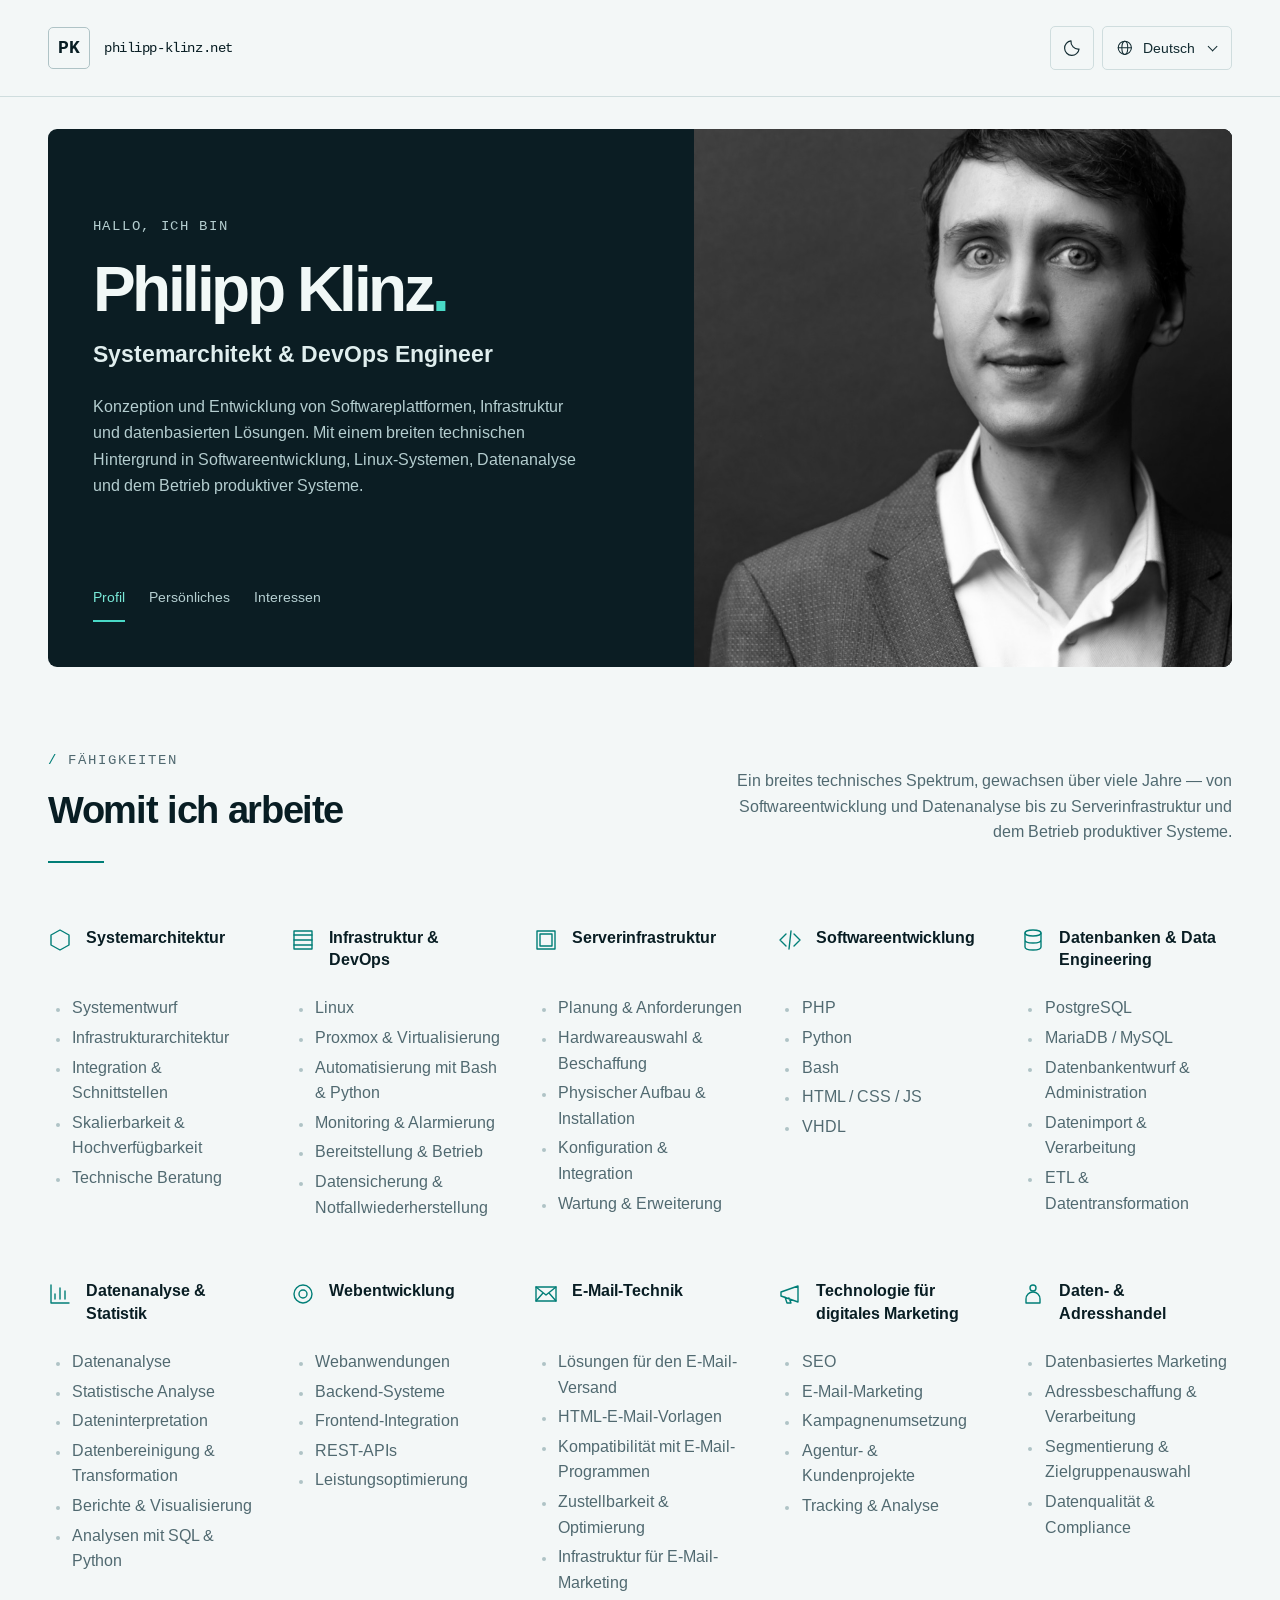
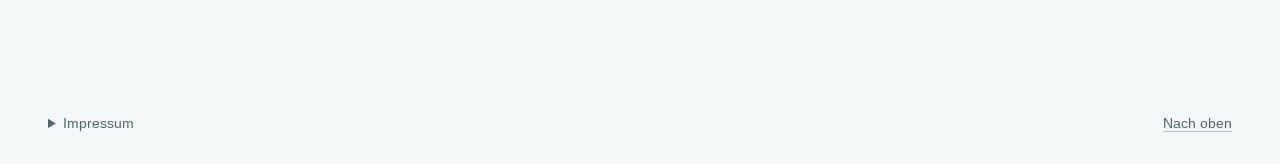
==== commit 6948f189: "Localise portrait credit and move both credits into the legal notice" ====
--- a/de/index.html
+++ b/de/index.html
@@ -22,7 +22,7 @@
 <link rel="preload" href="../assets/fonts/LiberationSansWeb-Bold.latin.woff2" as="font" type="font/woff2" crossorigin>
 <link rel="stylesheet" href="../assets/fonts/fonts.css">
 <link rel="stylesheet" href="../assets/modern-objectivity.css">
-<link rel="stylesheet" href="../assets/site.30e2d4eeaf09cd53.css"></head>
+<link rel="stylesheet" href="../assets/site.973d4219ccae1b1f.css"></head>
 <body id="top">
 <a class="skip-link" href="#main">Zum Inhalt springen</a>
 <header class="site-header">
@@ -31,9 +31,9 @@
     <div class="header-tools">
       <div class="utility">
         <button id="theme" class="icon-button" type="button" aria-label="Dunkle Darstellung" title="Dunkle Darstellung" aria-pressed="false" hidden><svg class="" viewBox="0 0 24 24" aria-hidden="true" fill="none" stroke="currentColor" stroke-width="1.4" stroke-linecap="round" stroke-linejoin="round"><path d="M20.5 13.2A8.7 8.7 0 0 1 10.8 3.5 8.7 8.7 0 1 0 20.5 13.2Z"/></svg></button>
-        <details class="languages"><summary aria-label="Sprache: Deutsch"><svg class="" viewBox="0 0 24 24" aria-hidden="true" fill="none" stroke="currentColor" stroke-width="1.4" stroke-linecap="round" stroke-linejoin="round"><circle cx="12" cy="12" r="9"/><ellipse cx="12" cy="12" rx="4" ry="9"/><path d="M3 12h18"/></svg><span lang="de">Deutsch</span><span class="chevron" aria-hidden="true"></span></summary><nav class="language-options" aria-label="Sprache"><a class="language-link" href="../index.html?v=67f521abfc70c984" lang="en" hreflang="en">English</a>
-<a class="language-link" href="../de/index.html?v=67f521abfc70c984" lang="de" hreflang="de" aria-current="page">Deutsch</a>
-<a class="language-link" href="../pl/index.html?v=67f521abfc70c984" lang="pl" hreflang="pl">Polski</a></nav></details>
+        <details class="languages"><summary aria-label="Sprache: Deutsch"><svg class="" viewBox="0 0 24 24" aria-hidden="true" fill="none" stroke="currentColor" stroke-width="1.4" stroke-linecap="round" stroke-linejoin="round"><circle cx="12" cy="12" r="9"/><ellipse cx="12" cy="12" rx="4" ry="9"/><path d="M3 12h18"/></svg><span lang="de">Deutsch</span><span class="chevron" aria-hidden="true"></span></summary><nav class="language-options" aria-label="Sprache"><a class="language-link" href="../index.html?v=ac4c30b6cc0adabd" lang="en" hreflang="en">English</a>
+<a class="language-link" href="../de/index.html?v=ac4c30b6cc0adabd" lang="de" hreflang="de" aria-current="page">Deutsch</a>
+<a class="language-link" href="../pl/index.html?v=ac4c30b6cc0adabd" lang="pl" hreflang="pl">Polski</a></nav></details>
       </div>
     </div>
   </div>
@@ -66,7 +66,15 @@
 <article class="skill"><div class="skill-heading"><svg class="skill-icon" viewBox="0 0 24 24" aria-hidden="true" fill="none" stroke="currentColor" stroke-width="1.4" stroke-linecap="round" stroke-linejoin="round"><circle cx="12" cy="6" r="3"/><path d="M5 21v-4a7 7 0 0 1 14 0v4Z"/></svg><h3>Daten- &amp; Adresshandel</h3></div><ul><li>Datenbasiertes Marketing</li><li>Adressbeschaffung &amp; Verarbeitung</li><li>Segmentierung &amp; Zielgruppenauswahl</li><li>Datenqualität &amp; Compliance</li></ul></article></div>
   </section>
 </main>
-<footer class="container footer"><div class="footer-info"><p><a href="https://philippklinz.github.io/modern-objectivity-style/?lang=de">Gestaltet mit Modern Objectivity.</a><br><a href="https://jollyschwarz.com/" lang="en">portrait by jolly schwarz</a></p><details id="imprint" class="legal-notice"><summary>Impressum</summary><div class="legal-copy"><p>Offenlegung gemäß § 25 Abs. 5 MedienG.</p><p>Medieninhaber: Philipp Klinz<br>Wohnort: Wien, 17. Bezirk, Österreich<br>E-Mail: <span data-email="d2ViZGlhcnJoZWFAcGhpbGlwcC1rbGluei5uZXQ=">webdiarrhea [at] philipp-klinz [dot] net</span></p><p>Private, nicht kommerzielle Website. Projektanfragen ausschließlich über meinen Arbeitgeber.</p></div></details></div><nav class="footer-links" aria-label="Hauptnavigation"><a href="#top">Nach oben</a></nav></footer>
+<footer class="container footer">
+  <details id="imprint" class="legal-notice"><summary>Impressum</summary><div class="legal-copy">
+    <p>Offenlegung gemäß § 25 Abs. 5 MedienG.</p>
+    <p>Medieninhaber: Philipp Klinz<br>Wohnort: Wien, 17. Bezirk, Österreich<br>E-Mail: <span data-email="d2ViZGlhcnJoZWFAcGhpbGlwcC1rbGluei5uZXQ=">webdiarrhea [at] philipp-klinz [dot] net</span></p>
+    <p>Private, nicht kommerzielle Website. Projektanfragen ausschließlich über meinen Arbeitgeber.</p>
+    <p><a href="https://philippklinz.github.io/modern-objectivity-style/?lang=de">Gestaltet mit Modern Objectivity.</a><br><a href="https://jollyschwarz.com/">Porträt von Jolly Schwarz</a></p>
+  </div></details>
+  <nav class="footer-links" aria-label="Hauptnavigation"><a href="#top">Nach oben</a></nav>
+</footer>
 <script src="../assets/site.ab75ac2e9dfce5c9.js" defer></script>
 </body>
 </html>
--- a/assets/site.973d4219ccae1b1f.css
+++ b/assets/site.973d4219ccae1b1f.css
@@ -0,0 +1,134 @@
+/* Personal website stage for the local Modern Objectivity reference stylesheet. */
+:root { --mo-font: "Liberation Sans Web", "Liberation Sans", Arial, sans-serif; --mo-mono: "Liberation Mono Web", "Liberation Mono", Consolas, monospace; --mo-serif: "Liberation Serif Web", "Liberation Serif", Georgia, serif; }
+html { scroll-padding-top: 6.5rem; }
+body { font-size: 1rem; line-height: 1.6; }
+[hidden] { display: none !important; }
+a, button, summary { -webkit-tap-highlight-color: transparent; }
+a { text-decoration-thickness: 1px; }
+button, summary, a { touch-action: manipulation; }
+.container { width: min(1480px, calc(100% - 6rem)); margin-inline: auto; }
+.skip-link { position: fixed; top: .75rem; left: .75rem; padding: .75rem 1rem; z-index: 100; background: var(--mo-surface); transform: translateY(-180%); }
+.skip-link:focus { transform: translateY(0); }
+.site-header { border-bottom: 1px solid var(--mo-border); background: var(--mo-bg); }
+.header-inner { display: flex; align-items: center; justify-content: space-between; gap: 1.5rem; min-height: 6rem; }
+.brand { color: var(--mo-text-strong); display: inline-flex; gap: .875rem; align-items: center; text-decoration: none; }
+.brand-mark { display: grid; place-items: center; width: 2.625rem; height: 2.625rem; border: 1px solid var(--mo-border-strong); font: 700 1.125rem var(--mo-mono); border-radius: var(--mo-radius-sm); }
+.brand-name { font: .875rem var(--mo-mono); letter-spacing: -.03em; }
+.header-tools { display: flex; align-items: center; gap: 1.75rem; }
+.utility { display: flex; gap: .5rem; align-items: center; }
+.icon-button { display: grid; place-items: center; width: 2.75rem; height: 2.75rem; background: transparent; color: var(--mo-text); border: 1px solid var(--mo-border); border-radius: var(--mo-radius-sm); }
+.icon-button svg { width: 1.25rem; height: 1.25rem; }
+.icon-button[aria-pressed="true"] { color: var(--mo-accent); background: var(--mo-accent-light); border-color: var(--mo-accent); }
+.languages { position: relative; }
+.languages summary { display: flex; align-items: center; gap: .6rem; cursor: pointer; min-height: 2.75rem; padding: .5rem .8rem; font-size: .875rem; border: 1px solid var(--mo-border); border-radius: var(--mo-radius-sm); list-style: none; }
+.languages summary::-webkit-details-marker { display: none; }
+.languages summary svg { width: 1.1rem; height: 1.1rem; flex: none; }
+.chevron { width: .45rem; height: .45rem; border-right: 1.5px solid currentColor; border-bottom: 1.5px solid currentColor; transform: rotate(45deg); margin: -.2rem .15rem 0 .25rem; }
+.languages[open] .chevron { transform: rotate(225deg); margin-top: .2rem; }
+.language-options { position: absolute; z-index: 20; right: 0; top: calc(100% + .5rem); min-width: 12rem; padding: .5rem; border: 1px solid var(--mo-border); border-radius: var(--mo-radius); background: var(--mo-surface); box-shadow: var(--mo-shadow); }
+.language-link { display: block; padding: .625rem .75rem; text-decoration: none; color: var(--mo-text); border-radius: var(--mo-radius-sm); }
+.language-link:hover, .language-link[aria-current="page"] { color: var(--mo-accent); background: var(--mo-accent-light); }
+.hero { margin-top: 2rem; display: grid; grid-template-columns: 1.2fr 1fr; overflow: hidden; border-radius: var(--mo-radius); background: var(--mo-rail); color: var(--mo-rail-text); }
+.hero-text { min-width: 0; padding: clamp(2rem, 3.5vw, 3.5rem); display: grid; grid-template-rows: 1fr auto; gap: 2rem; }
+.hero h1 { font-size: clamp(2.75rem, 5vw, 5.5rem); line-height: 1.02; letter-spacing: -.055em; color: #f1f8f7; font-weight: 700; margin: 0 0 1rem; }
+.hero .name-accent { color: #49d9c6; display: inline; }
+.hero-kicker, .hero-panel h2 { margin: 0 0 1.25rem; font: 400 .875rem/1.5 var(--mo-mono); letter-spacing: .12em; text-transform: uppercase; color: #b5ced0; }
+.profile-role { color: #e0eeee; font-size: clamp(1.125rem, 1.8vw, 1.5rem); line-height: 1.35; font-weight: 700; margin: 0 0 1.5rem; }
+.profile-copy, .interest-description { color: #b5ced0; font-size: 1rem; line-height: 1.65; margin: 0; max-width: 54ch; }
+.hero-tabs { grid-row: 2; display: flex; flex-wrap: wrap; gap: .5rem 1.5rem; align-items: center; }
+.hero-tabs a { color: #b5ced0; padding-block: .75rem; font-size: .875rem; text-decoration: none; border-bottom: 2px solid transparent; }
+.hero-tabs a:hover { color: #f1f8f7; }
+.hero-tabs a[aria-selected="true"] { color: #79e8d7; border-bottom-color: #49d9c6; }
+.hero :focus-visible { outline-color: #81d8ff !important; }
+.hero-panels { grid-row: 1; min-width: 0; align-self: center; }
+.hero-panel { min-width: 0; }
+.hero:not(.is-enhanced) .hero-panel + .hero-panel { margin-top: 2.5rem; padding-top: 2.5rem; border-top: 1px solid #2a4a52; }
+.hero.is-enhanced .hero-panels { display: grid; }
+.hero.is-enhanced .hero-panel { grid-area: 1 / 1; align-self: start; }
+.hero.is-enhanced .hero-panel[aria-hidden="true"] { visibility: hidden; pointer-events: none; }
+.hero.is-enhanced .hero-panel.is-active { animation: panel-enter .16s ease-out; }
+.interest-question { color: #f1f8f7; font-size: clamp(1.75rem, 2.8vw, 2.625rem); line-height: 1.2; letter-spacing: -.025em; font-weight: 700; margin: 0 0 1.5rem; max-width: 24ch; }
+@keyframes panel-enter { from { opacity: 0; } to { opacity: 1; } }
+.hero-portrait { margin: 0; align-self: stretch; display: flex; background: #262628; }
+.hero-portrait img { width: 100%; height: 100%; aspect-ratio: 1; object-fit: cover; display: block; filter: grayscale(1); }
+.hero:not(.is-enhanced) .hero-portrait { align-self: start; }
+.section { padding-block: clamp(4rem, 6.5vw, 7rem); }
+.section-head { display: grid; grid-template-columns: 1fr 1fr; column-gap: 5rem; align-items: center; margin-bottom: 4rem; }
+.eyebrow { display: block; margin: 0 0 1rem; color: var(--mo-muted); font: .875rem/1.5 var(--mo-mono); text-transform: uppercase; letter-spacing: .14em; }
+.eyebrow::before { content: '/ '; color: var(--mo-accent); }
+.section h2 { font-size: clamp(2rem, 3vw, 3rem); margin: 0; letter-spacing: -.035em; }
+.section-head p { margin: 0; color: var(--mo-muted); max-width: 56ch; text-align: right; justify-self: end; }
+.heading-rule { display: block; height: 2px; width: 3.5rem; margin-top: 1.75rem; background: var(--mo-accent); }
+.skills-grid { display: grid; grid-template-columns: repeat(5, minmax(0,1fr)); gap: 3.5rem 2rem; }
+.skill { min-width: 0; }
+.skill-heading { display: flex; align-items: flex-start; gap: .875rem; min-height: 3.5rem; margin-bottom: .8rem; }
+.skill-icon { width: 1.5rem; height: 1.5rem; flex: none; color: var(--mo-accent); margin-top: .1rem; }
+.skill h3 { margin: 0; font-size: 1rem; line-height: 1.4; font-weight: 700; letter-spacing: 0; overflow-wrap: anywhere; }
+.skill ul { list-style: disc; margin: 0; padding-left: 1.35rem; color: var(--mo-muted); }
+.skill li { padding-left: .15rem; margin-bottom: .25rem; font-size: 1rem; overflow-wrap: anywhere; }
+.skill li::marker { color: var(--mo-border-strong); font-size: .75em; }
+.book-list { display: grid; gap: 1.25rem; }
+.book { min-width: 0; }
+.book-author { color: #b5ced0; font: .875rem/1.5 var(--mo-font); margin: 0 0 .25rem; }
+.book h3 { font: 400 1.125rem/1.5 var(--mo-font); letter-spacing: 0; margin: 0; overflow-wrap: anywhere; }
+.book a { color: #d4e4e5; text-decoration-color: #55777c; text-underline-offset: .2em; }
+.book a:hover { color: #79e8d7; text-decoration-color: currentColor; }
+.footer { padding-block: 1.5rem; display: flex; align-items: flex-start; justify-content: space-between; gap: 2rem; }
+.footer p { margin: 0; font-size: .875rem; color: var(--mo-muted); }
+.footer-links { display: flex; flex-wrap: wrap; gap: 1rem 1.5rem; font-size: .875rem; }
+.footer a { padding-block: .35rem; color: var(--mo-muted); text-decoration-color: var(--mo-border-strong); }
+.footer a:hover { color: var(--mo-accent); }
+.legal-notice { min-width: 0; max-width: 42rem; font-size: .875rem; color: var(--mo-muted); }
+.legal-notice summary { cursor: pointer; padding-block: .35rem; }
+.legal-notice summary:hover { color: var(--mo-accent); }
+.legal-copy { padding-block: .5rem; display: grid; gap: .5rem; }
+.legal-copy p { overflow-wrap: anywhere; }
+.not-found { padding-block: 4rem; }
+.not-found article { border-top: 1px solid var(--mo-border); padding-block: 2rem; max-width: 70ch; }
+.not-found h2 { font-size: 1.75rem; }
+@media (min-width: 1600px) { .skills-grid { gap: 4rem 2.5rem; } }
+@media (max-width: 1190px) {
+  .container { width: calc(100% - 4rem); }
+  .skills-grid { grid-template-columns: repeat(3, minmax(0,1fr)); }
+  .hero-text { padding: 2.5rem; }
+  .section-head { column-gap: 3rem; }
+}
+@media (max-width: 800px) {
+  .container { width: calc(100% - 3rem); }
+  .header-inner { flex-wrap: wrap; padding-block: 1rem; gap: .75rem; }
+  .brand-name { display: none; }
+  .header-tools { gap: 1rem; }
+  .hero { grid-template-columns: 1.2fr 1fr; }
+  .hero-text { padding: 2rem; }
+  .hero h1 { font-size: clamp(2.5rem, 6vw, 3.75rem); }
+  .hero-tabs { gap: .25rem 1rem; }
+  .skills-grid { grid-template-columns: repeat(2, minmax(0,1fr)); gap: 2.5rem; }
+  .section-head { grid-template-columns: 1fr; gap: 1.75rem; margin-bottom: 3rem; }
+  .section-head p { max-width: 65ch; }
+}
+@media (max-width: 700px) {
+  .hero { grid-template-columns: 1fr; }
+  .hero-portrait img { height: auto; width: 100%; }
+}
+@media (max-width: 540px) {
+  html { scroll-padding-top: 1.5rem; }
+  .container { width: calc(100% - 2rem); }
+  .header-inner { gap: .5rem; }
+  .brand-mark { width: 2.25rem; height: 2.25rem; font-size: 1rem; }
+  .header-tools { flex: 1; justify-content: flex-end; flex-wrap: wrap; gap: .5rem .75rem; }
+  .languages summary { padding-inline: .5rem; gap: .35rem; }
+  .languages summary > svg { display: none; }
+  .icon-button { width: 2.5rem; }
+  .hero { margin-top: 1rem; }
+  .hero-text { padding: 2rem 1.5rem; }
+  .hero h1 { font-size: clamp(2.5rem, 11vw, 3.5rem); }
+  .skills-grid { grid-template-columns: 1fr; gap: 2rem; }
+  .skill-heading { min-height: 0; margin-bottom: .8rem; }
+  .skill ul { margin-left: 2.35rem; }
+  .section { padding-block: 3.5rem; }
+  .footer { flex-direction: column; gap: .75rem; }
+}
+@media (prefers-reduced-motion: reduce) {
+  html { scroll-behavior: auto; }
+  *, *::before, *::after { transition: none !important; animation: none !important; }
+}
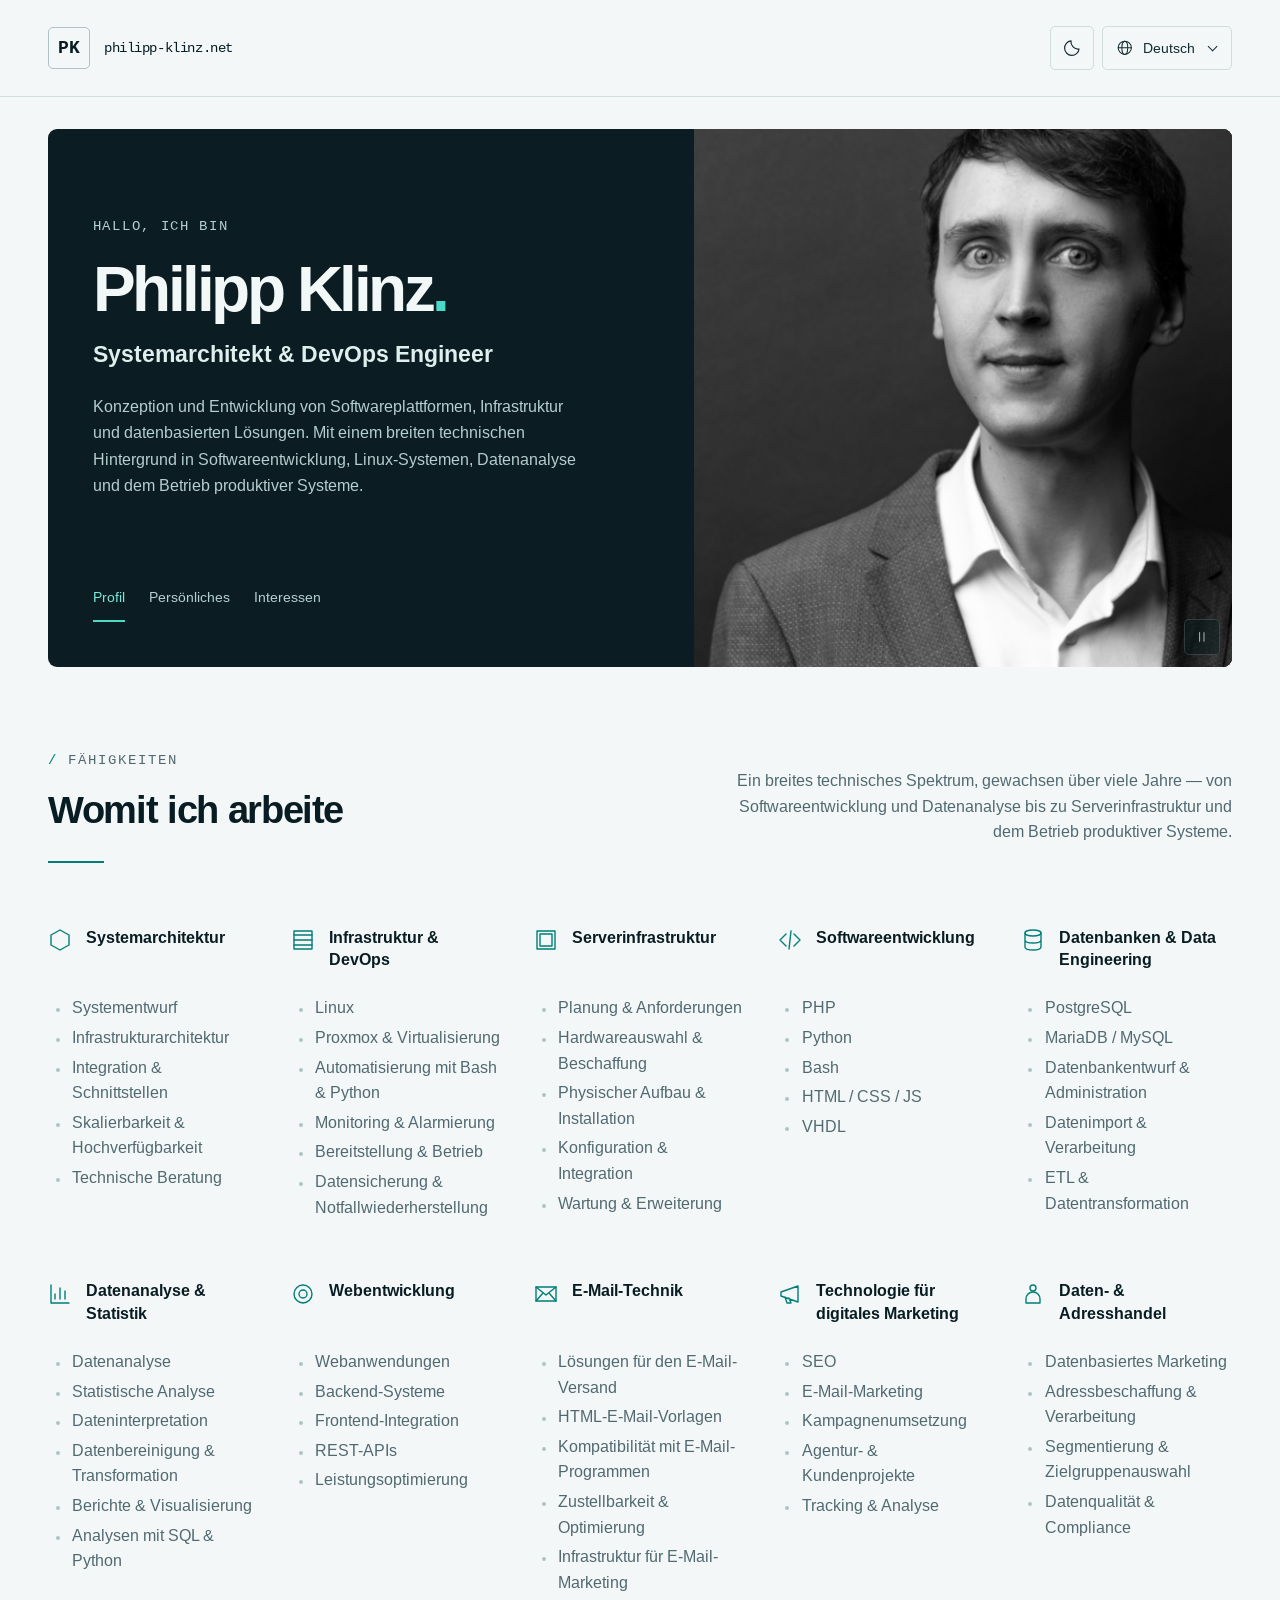
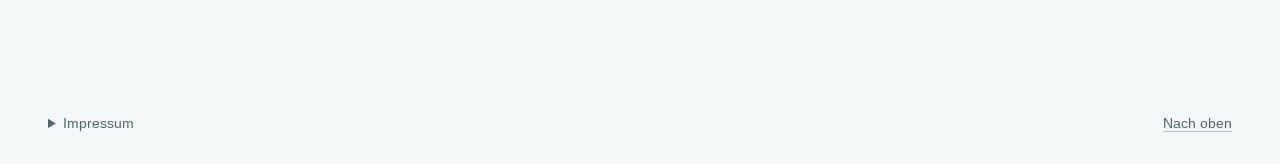
==== commit 483d0b29: "Add a subtle living portrait with local Three.js rendering" ====
--- a/de/index.html
+++ b/de/index.html
@@ -22,7 +22,7 @@
 <link rel="preload" href="../assets/fonts/LiberationSansWeb-Bold.latin.woff2" as="font" type="font/woff2" crossorigin>
 <link rel="stylesheet" href="../assets/fonts/fonts.css">
 <link rel="stylesheet" href="../assets/modern-objectivity.css">
-<link rel="stylesheet" href="../assets/site.973d4219ccae1b1f.css"></head>
+<link rel="stylesheet" href="../assets/site.ae26f847a8d16739.css"></head>
 <body id="top">
 <a class="skip-link" href="#main">Zum Inhalt springen</a>
 <header class="site-header">
@@ -31,9 +31,9 @@
     <div class="header-tools">
       <div class="utility">
         <button id="theme" class="icon-button" type="button" aria-label="Dunkle Darstellung" title="Dunkle Darstellung" aria-pressed="false" hidden><svg class="" viewBox="0 0 24 24" aria-hidden="true" fill="none" stroke="currentColor" stroke-width="1.4" stroke-linecap="round" stroke-linejoin="round"><path d="M20.5 13.2A8.7 8.7 0 0 1 10.8 3.5 8.7 8.7 0 1 0 20.5 13.2Z"/></svg></button>
-        <details class="languages"><summary aria-label="Sprache: Deutsch"><svg class="" viewBox="0 0 24 24" aria-hidden="true" fill="none" stroke="currentColor" stroke-width="1.4" stroke-linecap="round" stroke-linejoin="round"><circle cx="12" cy="12" r="9"/><ellipse cx="12" cy="12" rx="4" ry="9"/><path d="M3 12h18"/></svg><span lang="de">Deutsch</span><span class="chevron" aria-hidden="true"></span></summary><nav class="language-options" aria-label="Sprache"><a class="language-link" href="../index.html?v=ac4c30b6cc0adabd" lang="en" hreflang="en">English</a>
-<a class="language-link" href="../de/index.html?v=ac4c30b6cc0adabd" lang="de" hreflang="de" aria-current="page">Deutsch</a>
-<a class="language-link" href="../pl/index.html?v=ac4c30b6cc0adabd" lang="pl" hreflang="pl">Polski</a></nav></details>
+        <details class="languages"><summary aria-label="Sprache: Deutsch"><svg class="" viewBox="0 0 24 24" aria-hidden="true" fill="none" stroke="currentColor" stroke-width="1.4" stroke-linecap="round" stroke-linejoin="round"><circle cx="12" cy="12" r="9"/><ellipse cx="12" cy="12" rx="4" ry="9"/><path d="M3 12h18"/></svg><span lang="de">Deutsch</span><span class="chevron" aria-hidden="true"></span></summary><nav class="language-options" aria-label="Sprache"><a class="language-link" href="../index.html?v=f8367d855d7c145f" lang="en" hreflang="en">English</a>
+<a class="language-link" href="../de/index.html?v=f8367d855d7c145f" lang="de" hreflang="de" aria-current="page">Deutsch</a>
+<a class="language-link" href="../pl/index.html?v=f8367d855d7c145f" lang="pl" hreflang="pl">Polski</a></nav></details>
       </div>
     </div>
   </div>
@@ -50,7 +50,7 @@
         <section id="interests" class="hero-panel" aria-labelledby="interests-title"><h2 id="interests-title">Was mich beschäftigt</h2><p class="interest-question">Wie entwickeln wir die Welt von morgen?</p><p class="interest-description">Ich beschäftige mich mit Mathematik, Physik, Anthropologie und Informatik.</p></section>
       </div>
     </div>
-    <figure class="hero-portrait"><img src="../assets/philipp-klinz.jpg" alt="Porträt von Philipp Klinz" width="1024" height="1024" fetchpriority="high" decoding="async"></figure>
+    <figure class="hero-portrait" data-living-portrait><img src="../assets/philipp-klinz.jpg" alt="Porträt von Philipp Klinz" width="1024" height="1024" fetchpriority="high" decoding="async"><button class="portrait-toggle" type="button" hidden aria-label="Porträtanimation pausieren" data-pause-label="Porträtanimation pausieren" data-play-label="Porträtanimation abspielen"><svg class="portrait-pause-icon" viewBox="0 0 24 24" aria-hidden="true" fill="none" stroke="currentColor" stroke-width="1.4" stroke-linecap="round" stroke-linejoin="round"><path d="M9 6v12M15 6v12"/></svg><svg class="portrait-play-icon" viewBox="0 0 24 24" aria-hidden="true" fill="none" stroke="currentColor" stroke-width="1.4" stroke-linecap="round" stroke-linejoin="round"><path d="m8 5 10 7-10 7Z"/></svg></button></figure>
   </section>
   <section id="skills" class="container section" aria-labelledby="skills-title">
     <div class="section-head"><div><span class="eyebrow">Fähigkeiten</span><h2 id="skills-title">Womit ich arbeite</h2><span class="heading-rule" aria-hidden="true"></span></div><p>Ein breites technisches Spektrum, gewachsen über viele Jahre — von Softwareentwicklung und Datenanalyse bis zu Serverinfrastruktur und dem Betrieb produktiver Systeme.</p></div>
@@ -76,5 +76,6 @@
   <nav class="footer-links" aria-label="Hauptnavigation"><a href="#top">Nach oben</a></nav>
 </footer>
 <script src="../assets/site.ab75ac2e9dfce5c9.js" defer></script>
+<script type="module" src="../assets/portrait.c206af50de85a0b8.mjs"></script>
 </body>
 </html>
--- a/assets/site.ae26f847a8d16739.css
+++ b/assets/site.ae26f847a8d16739.css
@@ -0,0 +1,142 @@
+/* Personal website stage for the local Modern Objectivity reference stylesheet. */
+:root { --mo-font: "Liberation Sans Web", "Liberation Sans", Arial, sans-serif; --mo-mono: "Liberation Mono Web", "Liberation Mono", Consolas, monospace; --mo-serif: "Liberation Serif Web", "Liberation Serif", Georgia, serif; }
+html { scroll-padding-top: 6.5rem; }
+body { font-size: 1rem; line-height: 1.6; }
+[hidden] { display: none !important; }
+a, button, summary { -webkit-tap-highlight-color: transparent; }
+a { text-decoration-thickness: 1px; }
+button, summary, a { touch-action: manipulation; }
+.container { width: min(1480px, calc(100% - 6rem)); margin-inline: auto; }
+.skip-link { position: fixed; top: .75rem; left: .75rem; padding: .75rem 1rem; z-index: 100; background: var(--mo-surface); transform: translateY(-180%); }
+.skip-link:focus { transform: translateY(0); }
+.site-header { border-bottom: 1px solid var(--mo-border); background: var(--mo-bg); }
+.header-inner { display: flex; align-items: center; justify-content: space-between; gap: 1.5rem; min-height: 6rem; }
+.brand { color: var(--mo-text-strong); display: inline-flex; gap: .875rem; align-items: center; text-decoration: none; }
+.brand-mark { display: grid; place-items: center; width: 2.625rem; height: 2.625rem; border: 1px solid var(--mo-border-strong); font: 700 1.125rem var(--mo-mono); border-radius: var(--mo-radius-sm); }
+.brand-name { font: .875rem var(--mo-mono); letter-spacing: -.03em; }
+.header-tools { display: flex; align-items: center; gap: 1.75rem; }
+.utility { display: flex; gap: .5rem; align-items: center; }
+.icon-button { display: grid; place-items: center; width: 2.75rem; height: 2.75rem; background: transparent; color: var(--mo-text); border: 1px solid var(--mo-border); border-radius: var(--mo-radius-sm); }
+.icon-button svg { width: 1.25rem; height: 1.25rem; }
+.icon-button[aria-pressed="true"] { color: var(--mo-accent); background: var(--mo-accent-light); border-color: var(--mo-accent); }
+.languages { position: relative; }
+.languages summary { display: flex; align-items: center; gap: .6rem; cursor: pointer; min-height: 2.75rem; padding: .5rem .8rem; font-size: .875rem; border: 1px solid var(--mo-border); border-radius: var(--mo-radius-sm); list-style: none; }
+.languages summary::-webkit-details-marker { display: none; }
+.languages summary svg { width: 1.1rem; height: 1.1rem; flex: none; }
+.chevron { width: .45rem; height: .45rem; border-right: 1.5px solid currentColor; border-bottom: 1.5px solid currentColor; transform: rotate(45deg); margin: -.2rem .15rem 0 .25rem; }
+.languages[open] .chevron { transform: rotate(225deg); margin-top: .2rem; }
+.language-options { position: absolute; z-index: 20; right: 0; top: calc(100% + .5rem); min-width: 12rem; padding: .5rem; border: 1px solid var(--mo-border); border-radius: var(--mo-radius); background: var(--mo-surface); box-shadow: var(--mo-shadow); }
+.language-link { display: block; padding: .625rem .75rem; text-decoration: none; color: var(--mo-text); border-radius: var(--mo-radius-sm); }
+.language-link:hover, .language-link[aria-current="page"] { color: var(--mo-accent); background: var(--mo-accent-light); }
+.hero { margin-top: 2rem; display: grid; grid-template-columns: 1.2fr 1fr; overflow: hidden; border-radius: var(--mo-radius); background: var(--mo-rail); color: var(--mo-rail-text); }
+.hero-text { min-width: 0; padding: clamp(2rem, 3.5vw, 3.5rem); display: grid; grid-template-rows: 1fr auto; gap: 2rem; }
+.hero h1 { font-size: clamp(2.75rem, 5vw, 5.5rem); line-height: 1.02; letter-spacing: -.055em; color: #f1f8f7; font-weight: 700; margin: 0 0 1rem; }
+.hero .name-accent { color: #49d9c6; display: inline; }
+.hero-kicker, .hero-panel h2 { margin: 0 0 1.25rem; font: 400 .875rem/1.5 var(--mo-mono); letter-spacing: .12em; text-transform: uppercase; color: #b5ced0; }
+.profile-role { color: #e0eeee; font-size: clamp(1.125rem, 1.8vw, 1.5rem); line-height: 1.35; font-weight: 700; margin: 0 0 1.5rem; }
+.profile-copy, .interest-description { color: #b5ced0; font-size: 1rem; line-height: 1.65; margin: 0; max-width: 54ch; }
+.hero-tabs { grid-row: 2; display: flex; flex-wrap: wrap; gap: .5rem 1.5rem; align-items: center; }
+.hero-tabs a { color: #b5ced0; padding-block: .75rem; font-size: .875rem; text-decoration: none; border-bottom: 2px solid transparent; }
+.hero-tabs a:hover { color: #f1f8f7; }
+.hero-tabs a[aria-selected="true"] { color: #79e8d7; border-bottom-color: #49d9c6; }
+.hero :focus-visible { outline-color: #81d8ff !important; }
+.hero-panels { grid-row: 1; min-width: 0; align-self: center; }
+.hero-panel { min-width: 0; }
+.hero:not(.is-enhanced) .hero-panel + .hero-panel { margin-top: 2.5rem; padding-top: 2.5rem; border-top: 1px solid #2a4a52; }
+.hero.is-enhanced .hero-panels { display: grid; }
+.hero.is-enhanced .hero-panel { grid-area: 1 / 1; align-self: start; }
+.hero.is-enhanced .hero-panel[aria-hidden="true"] { visibility: hidden; pointer-events: none; }
+.hero.is-enhanced .hero-panel.is-active { animation: panel-enter .16s ease-out; }
+.interest-question { color: #f1f8f7; font-size: clamp(1.75rem, 2.8vw, 2.625rem); line-height: 1.2; letter-spacing: -.025em; font-weight: 700; margin: 0 0 1.5rem; max-width: 24ch; }
+@keyframes panel-enter { from { opacity: 0; } to { opacity: 1; } }
+.hero-portrait { margin: 0; align-self: stretch; display: flex; position: relative; overflow: hidden; background: #262628; }
+.hero-portrait img { width: 100%; height: 100%; aspect-ratio: 1; object-fit: cover; display: block; filter: grayscale(1); }
+.portrait-canvas { position: absolute; inset: 0; width: 100%; height: 100%; display: block; filter: grayscale(1); pointer-events: none; }
+.portrait-toggle { position: absolute; z-index: 2; right: .75rem; bottom: .75rem; display: grid; place-items: center; width: 2.25rem; height: 2.25rem; padding: 0; border: 1px solid #b5ced044; border-radius: var(--mo-radius-sm); background: #0b1d20b3; color: #e0eeee; cursor: pointer; opacity: .72; }
+.portrait-toggle[hidden] { display: none; }
+.portrait-toggle:hover, .portrait-toggle:focus-visible { opacity: 1; }
+.portrait-toggle svg { width: 1.1rem; height: 1.1rem; }
+.portrait-toggle .portrait-play-icon, .portrait-toggle[data-paused="true"] .portrait-pause-icon { display: none; }
+.portrait-toggle[data-paused="true"] .portrait-play-icon { display: block; }
+@media (prefers-reduced-motion: reduce) { .portrait-canvas, .portrait-toggle { display: none; } }
+.hero:not(.is-enhanced) .hero-portrait { align-self: start; }
+.section { padding-block: clamp(4rem, 6.5vw, 7rem); }
+.section-head { display: grid; grid-template-columns: 1fr 1fr; column-gap: 5rem; align-items: center; margin-bottom: 4rem; }
+.eyebrow { display: block; margin: 0 0 1rem; color: var(--mo-muted); font: .875rem/1.5 var(--mo-mono); text-transform: uppercase; letter-spacing: .14em; }
+.eyebrow::before { content: '/ '; color: var(--mo-accent); }
+.section h2 { font-size: clamp(2rem, 3vw, 3rem); margin: 0; letter-spacing: -.035em; }
+.section-head p { margin: 0; color: var(--mo-muted); max-width: 56ch; text-align: right; justify-self: end; }
+.heading-rule { display: block; height: 2px; width: 3.5rem; margin-top: 1.75rem; background: var(--mo-accent); }
+.skills-grid { display: grid; grid-template-columns: repeat(5, minmax(0,1fr)); gap: 3.5rem 2rem; }
+.skill { min-width: 0; }
+.skill-heading { display: flex; align-items: flex-start; gap: .875rem; min-height: 3.5rem; margin-bottom: .8rem; }
+.skill-icon { width: 1.5rem; height: 1.5rem; flex: none; color: var(--mo-accent); margin-top: .1rem; }
+.skill h3 { margin: 0; font-size: 1rem; line-height: 1.4; font-weight: 700; letter-spacing: 0; overflow-wrap: anywhere; }
+.skill ul { list-style: disc; margin: 0; padding-left: 1.35rem; color: var(--mo-muted); }
+.skill li { padding-left: .15rem; margin-bottom: .25rem; font-size: 1rem; overflow-wrap: anywhere; }
+.skill li::marker { color: var(--mo-border-strong); font-size: .75em; }
+.book-list { display: grid; gap: 1.25rem; }
+.book { min-width: 0; }
+.book-author { color: #b5ced0; font: .875rem/1.5 var(--mo-font); margin: 0 0 .25rem; }
+.book h3 { font: 400 1.125rem/1.5 var(--mo-font); letter-spacing: 0; margin: 0; overflow-wrap: anywhere; }
+.book a { color: #d4e4e5; text-decoration-color: #55777c; text-underline-offset: .2em; }
+.book a:hover { color: #79e8d7; text-decoration-color: currentColor; }
+.footer { padding-block: 1.5rem; display: flex; align-items: flex-start; justify-content: space-between; gap: 2rem; }
+.footer p { margin: 0; font-size: .875rem; color: var(--mo-muted); }
+.footer-links { display: flex; flex-wrap: wrap; gap: 1rem 1.5rem; font-size: .875rem; }
+.footer a { padding-block: .35rem; color: var(--mo-muted); text-decoration-color: var(--mo-border-strong); }
+.footer a:hover { color: var(--mo-accent); }
+.legal-notice { min-width: 0; max-width: 42rem; font-size: .875rem; color: var(--mo-muted); }
+.legal-notice summary { cursor: pointer; padding-block: .35rem; }
+.legal-notice summary:hover { color: var(--mo-accent); }
+.legal-copy { padding-block: .5rem; display: grid; gap: .5rem; }
+.legal-copy p { overflow-wrap: anywhere; }
+.not-found { padding-block: 4rem; }
+.not-found article { border-top: 1px solid var(--mo-border); padding-block: 2rem; max-width: 70ch; }
+.not-found h2 { font-size: 1.75rem; }
+@media (min-width: 1600px) { .skills-grid { gap: 4rem 2.5rem; } }
+@media (max-width: 1190px) {
+  .container { width: calc(100% - 4rem); }
+  .skills-grid { grid-template-columns: repeat(3, minmax(0,1fr)); }
+  .hero-text { padding: 2.5rem; }
+  .section-head { column-gap: 3rem; }
+}
+@media (max-width: 800px) {
+  .container { width: calc(100% - 3rem); }
+  .header-inner { flex-wrap: wrap; padding-block: 1rem; gap: .75rem; }
+  .brand-name { display: none; }
+  .header-tools { gap: 1rem; }
+  .hero { grid-template-columns: 1.2fr 1fr; }
+  .hero-text { padding: 2rem; }
+  .hero h1 { font-size: clamp(2.5rem, 6vw, 3.75rem); }
+  .hero-tabs { gap: .25rem 1rem; }
+  .skills-grid { grid-template-columns: repeat(2, minmax(0,1fr)); gap: 2.5rem; }
+  .section-head { grid-template-columns: 1fr; gap: 1.75rem; margin-bottom: 3rem; }
+  .section-head p { max-width: 65ch; }
+}
+@media (max-width: 700px) {
+  .hero { grid-template-columns: 1fr; }
+  .hero-portrait img { height: auto; width: 100%; }
+}
+@media (max-width: 540px) {
+  html { scroll-padding-top: 1.5rem; }
+  .container { width: calc(100% - 2rem); }
+  .header-inner { gap: .5rem; }
+  .brand-mark { width: 2.25rem; height: 2.25rem; font-size: 1rem; }
+  .header-tools { flex: 1; justify-content: flex-end; flex-wrap: wrap; gap: .5rem .75rem; }
+  .languages summary { padding-inline: .5rem; gap: .35rem; }
+  .languages summary > svg { display: none; }
+  .icon-button { width: 2.5rem; }
+  .hero { margin-top: 1rem; }
+  .hero-text { padding: 2rem 1.5rem; }
+  .hero h1 { font-size: clamp(2.5rem, 11vw, 3.5rem); }
+  .skills-grid { grid-template-columns: 1fr; gap: 2rem; }
+  .skill-heading { min-height: 0; margin-bottom: .8rem; }
+  .skill ul { margin-left: 2.35rem; }
+  .section { padding-block: 3.5rem; }
+  .footer { flex-direction: column; gap: .75rem; }
+}
+@media (prefers-reduced-motion: reduce) {
+  html { scroll-behavior: auto; }
+  *, *::before, *::after { transition: none !important; animation: none !important; }
+}
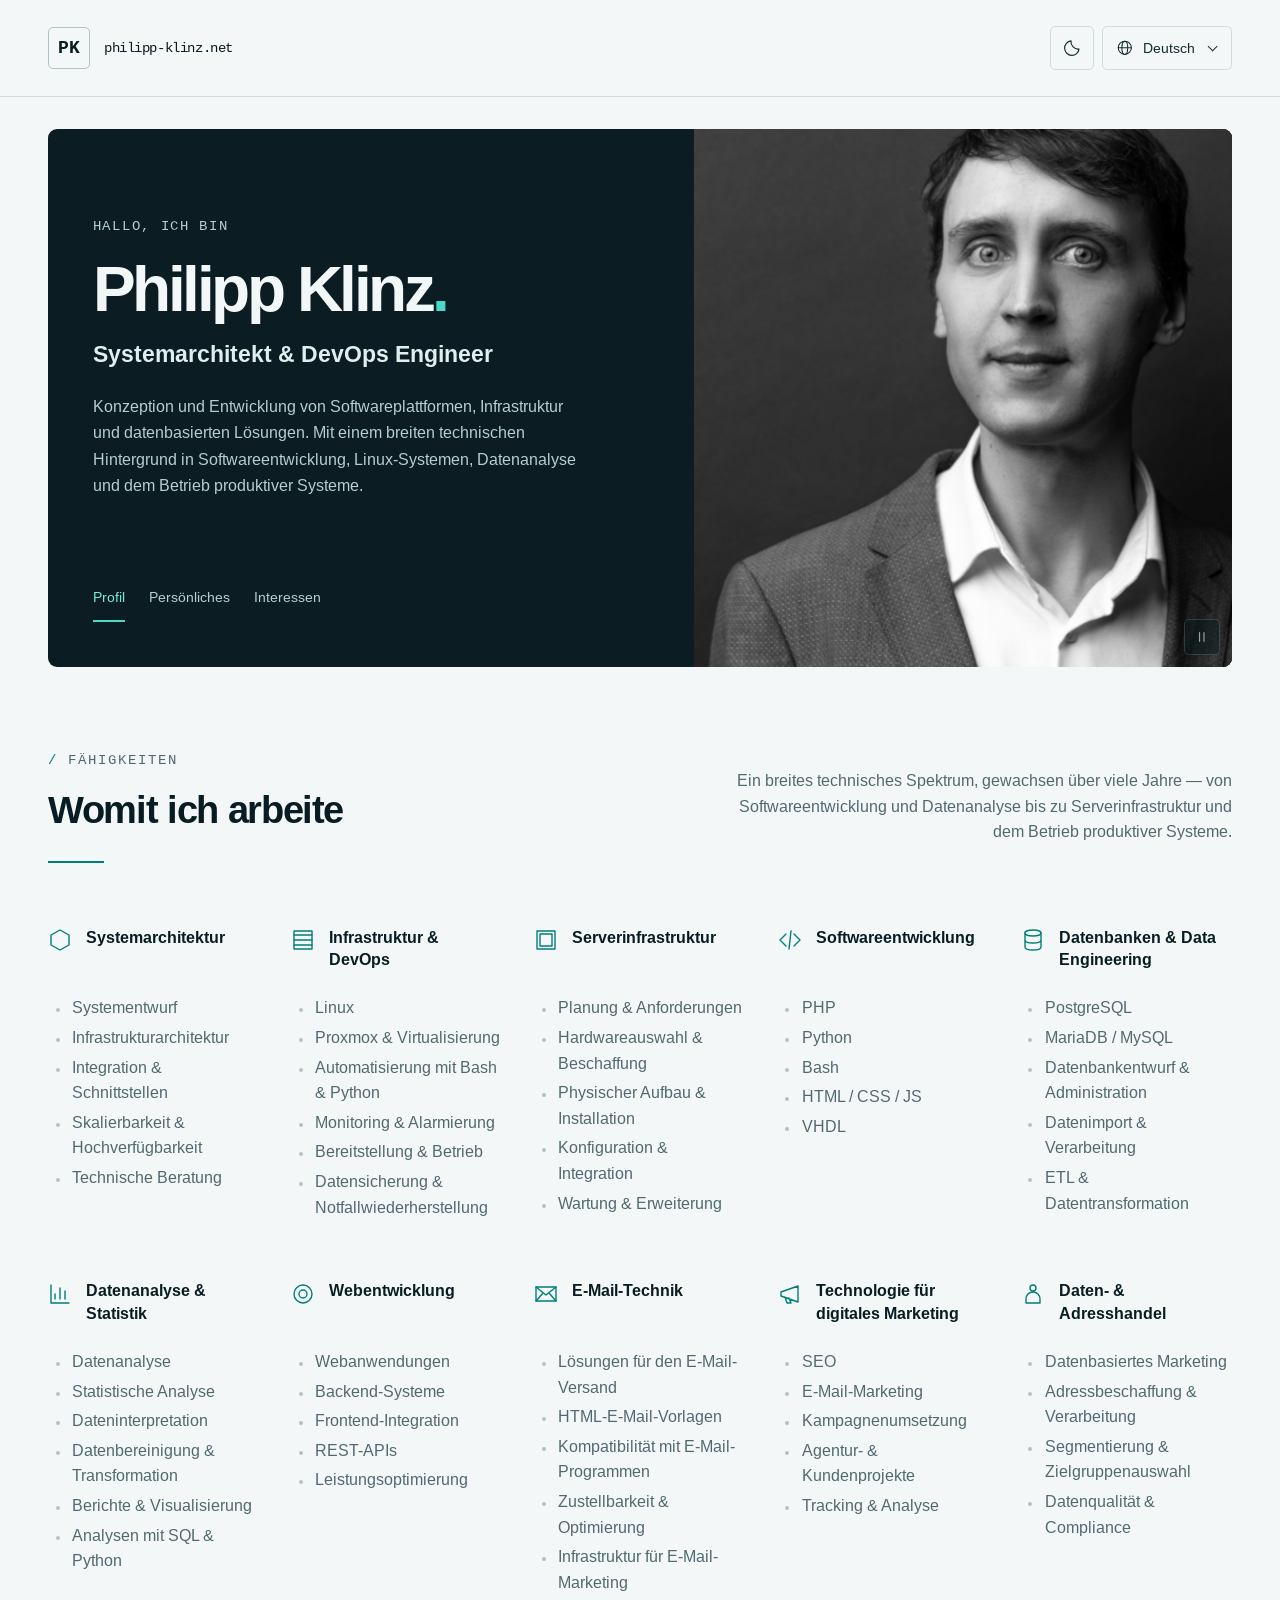
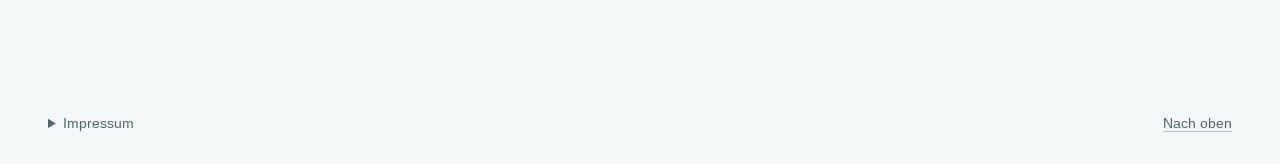
==== commit 116bbcbe: "Make the living portrait movement more noticeable" ====
--- a/de/index.html
+++ b/de/index.html
@@ -31,9 +31,9 @@
     <div class="header-tools">
       <div class="utility">
         <button id="theme" class="icon-button" type="button" aria-label="Dunkle Darstellung" title="Dunkle Darstellung" aria-pressed="false" hidden><svg class="" viewBox="0 0 24 24" aria-hidden="true" fill="none" stroke="currentColor" stroke-width="1.4" stroke-linecap="round" stroke-linejoin="round"><path d="M20.5 13.2A8.7 8.7 0 0 1 10.8 3.5 8.7 8.7 0 1 0 20.5 13.2Z"/></svg></button>
-        <details class="languages"><summary aria-label="Sprache: Deutsch"><svg class="" viewBox="0 0 24 24" aria-hidden="true" fill="none" stroke="currentColor" stroke-width="1.4" stroke-linecap="round" stroke-linejoin="round"><circle cx="12" cy="12" r="9"/><ellipse cx="12" cy="12" rx="4" ry="9"/><path d="M3 12h18"/></svg><span lang="de">Deutsch</span><span class="chevron" aria-hidden="true"></span></summary><nav class="language-options" aria-label="Sprache"><a class="language-link" href="../index.html?v=f8367d855d7c145f" lang="en" hreflang="en">English</a>
-<a class="language-link" href="../de/index.html?v=f8367d855d7c145f" lang="de" hreflang="de" aria-current="page">Deutsch</a>
-<a class="language-link" href="../pl/index.html?v=f8367d855d7c145f" lang="pl" hreflang="pl">Polski</a></nav></details>
+        <details class="languages"><summary aria-label="Sprache: Deutsch"><svg class="" viewBox="0 0 24 24" aria-hidden="true" fill="none" stroke="currentColor" stroke-width="1.4" stroke-linecap="round" stroke-linejoin="round"><circle cx="12" cy="12" r="9"/><ellipse cx="12" cy="12" rx="4" ry="9"/><path d="M3 12h18"/></svg><span lang="de">Deutsch</span><span class="chevron" aria-hidden="true"></span></summary><nav class="language-options" aria-label="Sprache"><a class="language-link" href="../index.html?v=fb4c1546d25da6f8" lang="en" hreflang="en">English</a>
+<a class="language-link" href="../de/index.html?v=fb4c1546d25da6f8" lang="de" hreflang="de" aria-current="page">Deutsch</a>
+<a class="language-link" href="../pl/index.html?v=fb4c1546d25da6f8" lang="pl" hreflang="pl">Polski</a></nav></details>
       </div>
     </div>
   </div>
@@ -76,6 +76,6 @@
   <nav class="footer-links" aria-label="Hauptnavigation"><a href="#top">Nach oben</a></nav>
 </footer>
 <script src="../assets/site.ab75ac2e9dfce5c9.js" defer></script>
-<script type="module" src="../assets/portrait.c206af50de85a0b8.mjs"></script>
+<script type="module" src="../assets/portrait.94d1407e7b14a21b.mjs"></script>
 </body>
 </html>
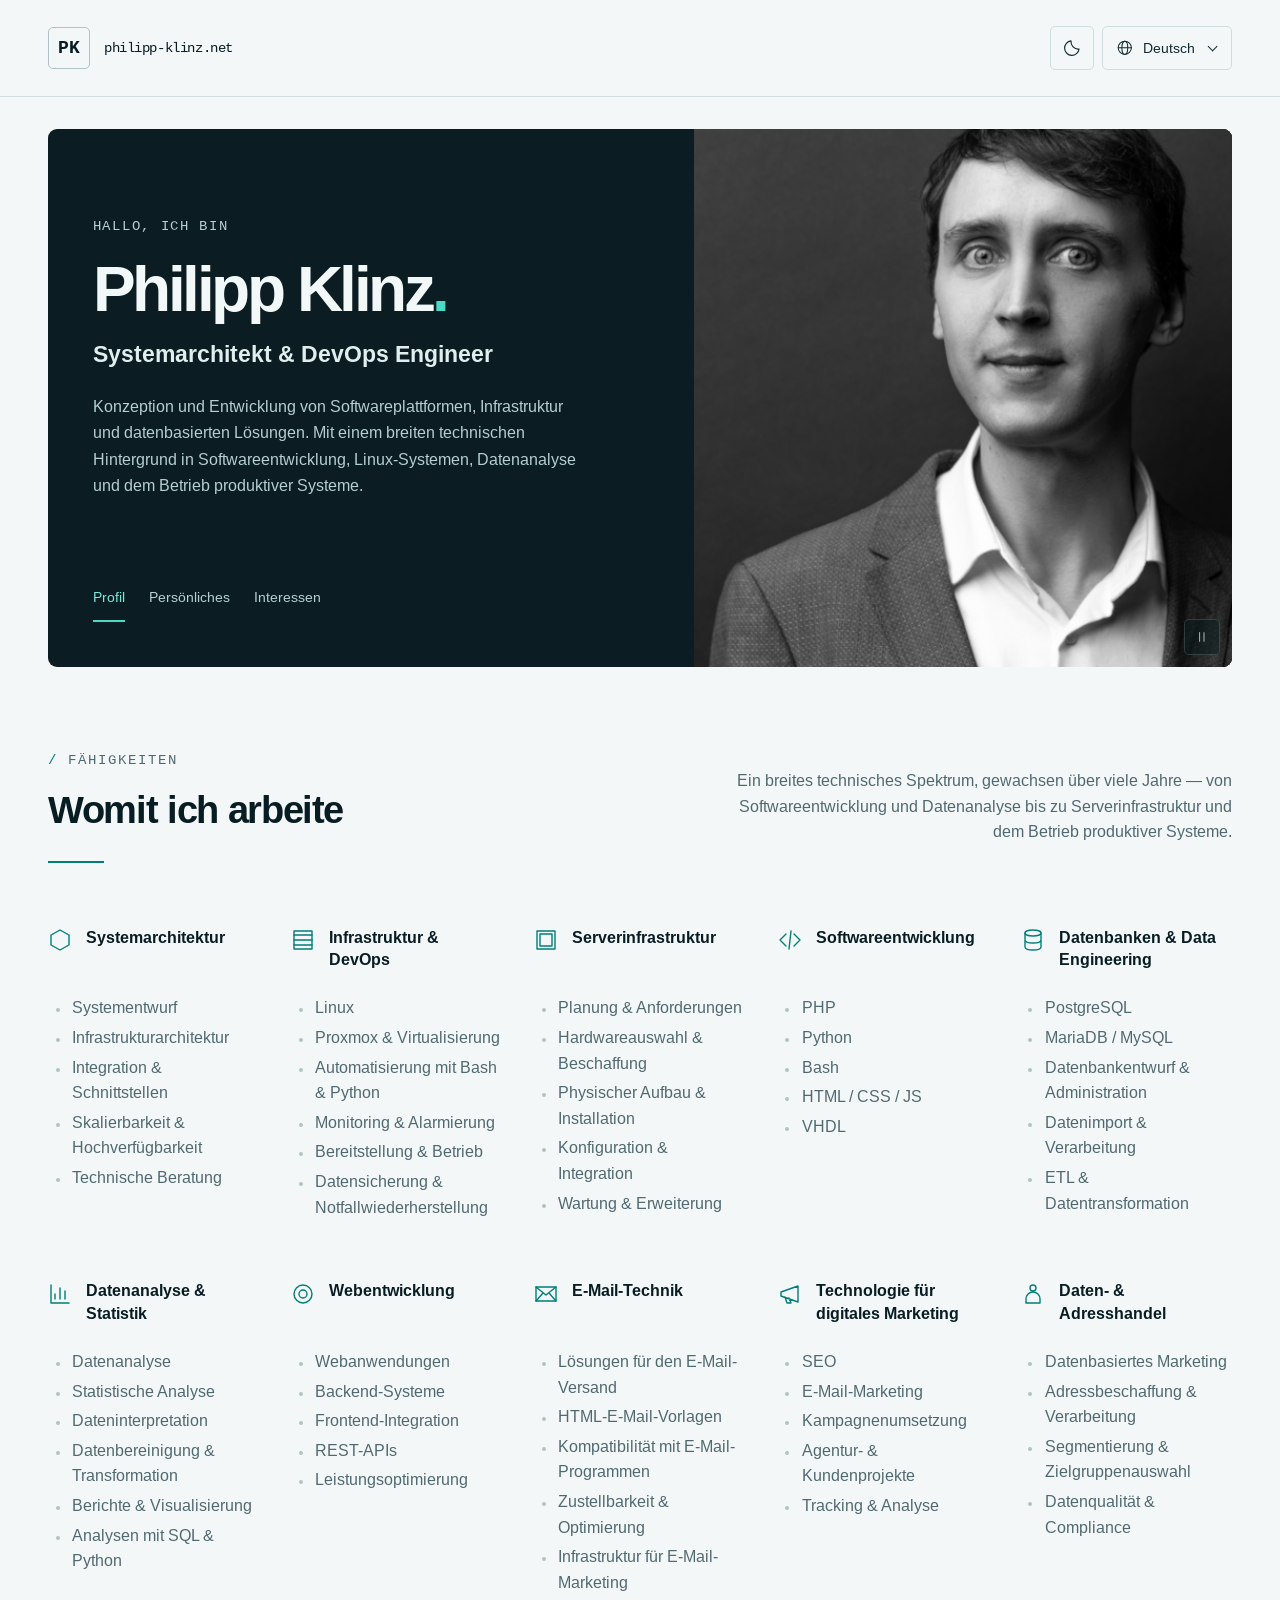
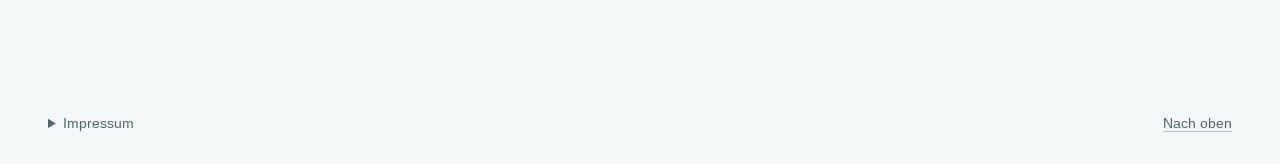
==== commit 0dbdd1d0: "Increase portrait motion and shorten its pauses" ====
--- a/de/index.html
+++ b/de/index.html
@@ -31,9 +31,9 @@
     <div class="header-tools">
       <div class="utility">
         <button id="theme" class="icon-button" type="button" aria-label="Dunkle Darstellung" title="Dunkle Darstellung" aria-pressed="false" hidden><svg class="" viewBox="0 0 24 24" aria-hidden="true" fill="none" stroke="currentColor" stroke-width="1.4" stroke-linecap="round" stroke-linejoin="round"><path d="M20.5 13.2A8.7 8.7 0 0 1 10.8 3.5 8.7 8.7 0 1 0 20.5 13.2Z"/></svg></button>
-        <details class="languages"><summary aria-label="Sprache: Deutsch"><svg class="" viewBox="0 0 24 24" aria-hidden="true" fill="none" stroke="currentColor" stroke-width="1.4" stroke-linecap="round" stroke-linejoin="round"><circle cx="12" cy="12" r="9"/><ellipse cx="12" cy="12" rx="4" ry="9"/><path d="M3 12h18"/></svg><span lang="de">Deutsch</span><span class="chevron" aria-hidden="true"></span></summary><nav class="language-options" aria-label="Sprache"><a class="language-link" href="../index.html?v=fb4c1546d25da6f8" lang="en" hreflang="en">English</a>
-<a class="language-link" href="../de/index.html?v=fb4c1546d25da6f8" lang="de" hreflang="de" aria-current="page">Deutsch</a>
-<a class="language-link" href="../pl/index.html?v=fb4c1546d25da6f8" lang="pl" hreflang="pl">Polski</a></nav></details>
+        <details class="languages"><summary aria-label="Sprache: Deutsch"><svg class="" viewBox="0 0 24 24" aria-hidden="true" fill="none" stroke="currentColor" stroke-width="1.4" stroke-linecap="round" stroke-linejoin="round"><circle cx="12" cy="12" r="9"/><ellipse cx="12" cy="12" rx="4" ry="9"/><path d="M3 12h18"/></svg><span lang="de">Deutsch</span><span class="chevron" aria-hidden="true"></span></summary><nav class="language-options" aria-label="Sprache"><a class="language-link" href="../index.html?v=2bc3b70e8aaa786a" lang="en" hreflang="en">English</a>
+<a class="language-link" href="../de/index.html?v=2bc3b70e8aaa786a" lang="de" hreflang="de" aria-current="page">Deutsch</a>
+<a class="language-link" href="../pl/index.html?v=2bc3b70e8aaa786a" lang="pl" hreflang="pl">Polski</a></nav></details>
       </div>
     </div>
   </div>
@@ -76,6 +76,6 @@
   <nav class="footer-links" aria-label="Hauptnavigation"><a href="#top">Nach oben</a></nav>
 </footer>
 <script src="../assets/site.ab75ac2e9dfce5c9.js" defer></script>
-<script type="module" src="../assets/portrait.94d1407e7b14a21b.mjs"></script>
+<script type="module" src="../assets/portrait.d40be8cd2e1fd233.mjs"></script>
 </body>
 </html>
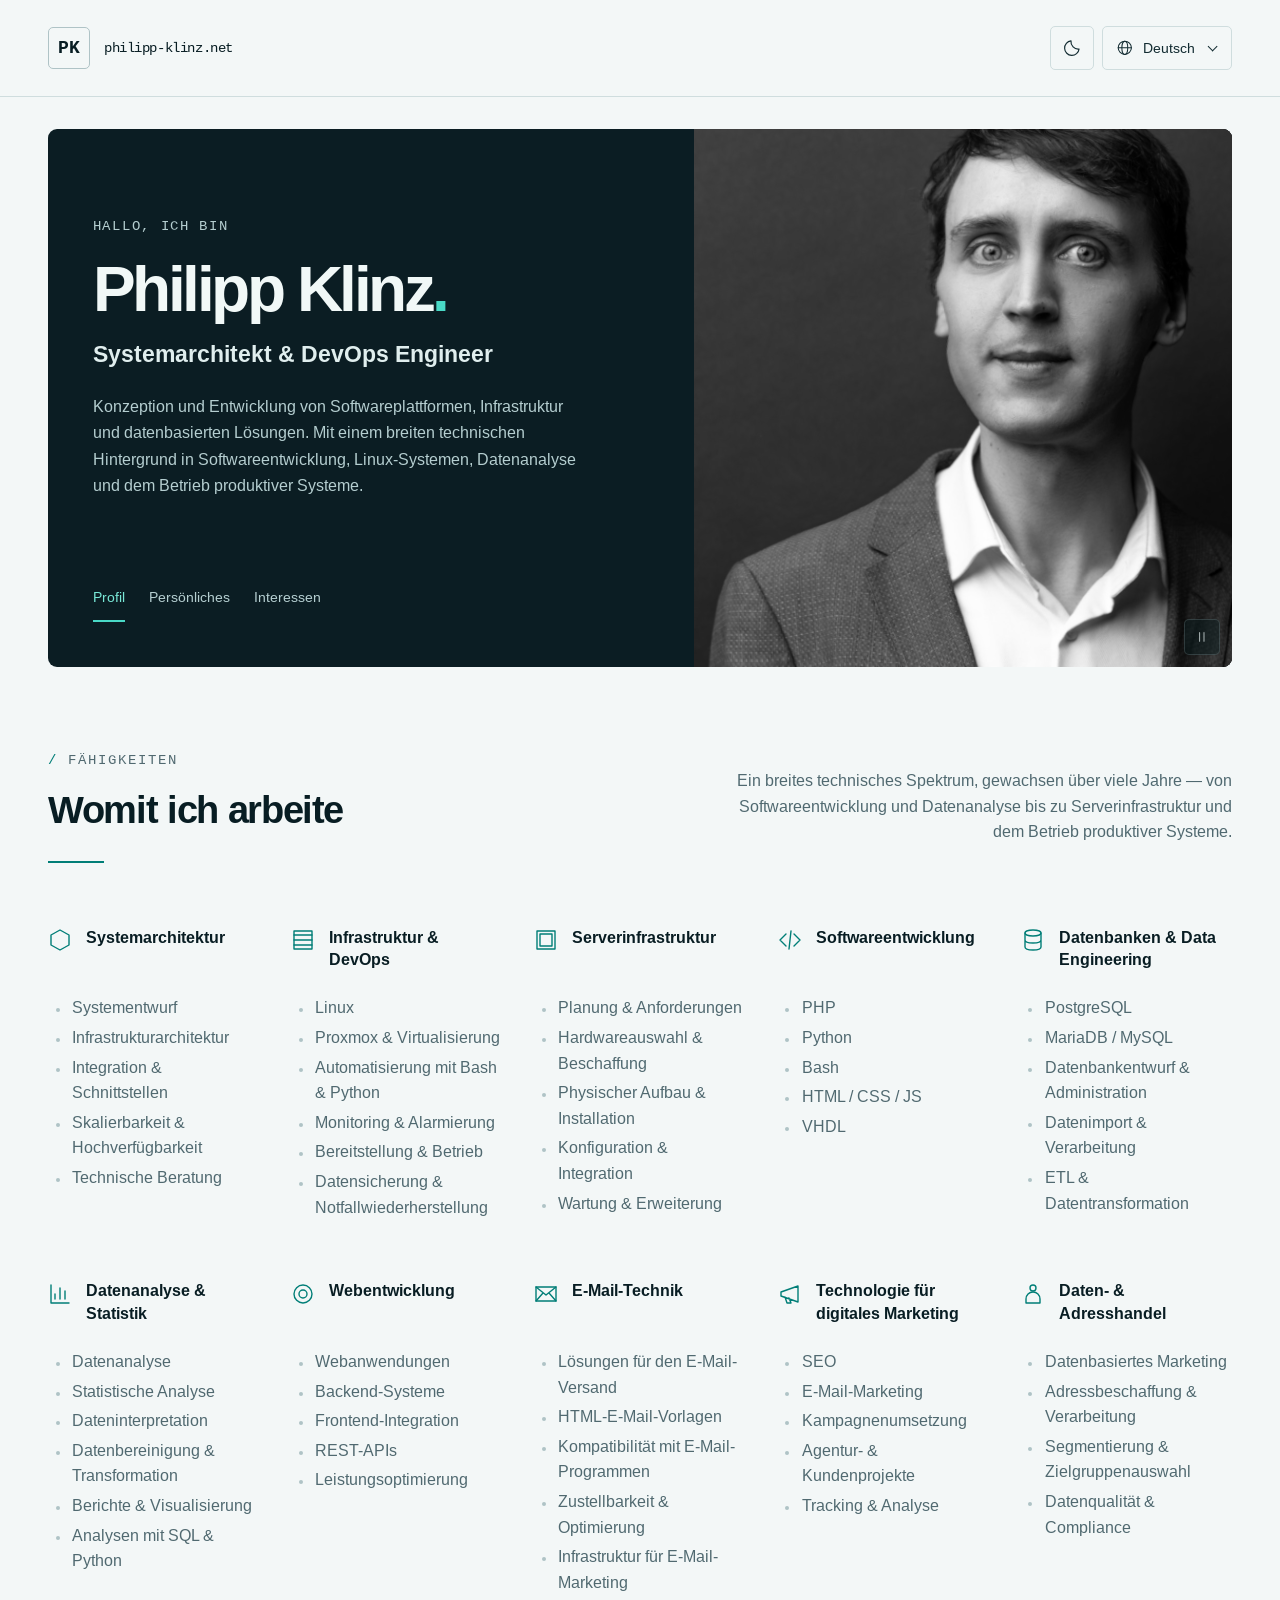
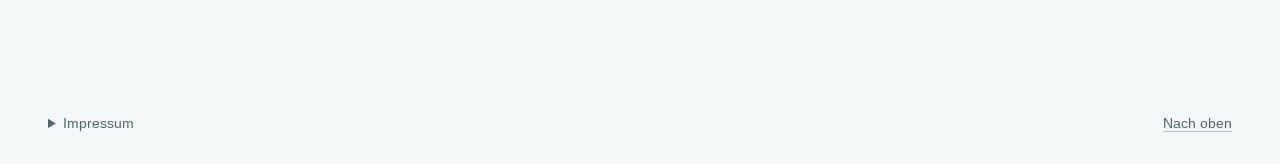
==== commit d5f7eff7: "Add a translated portrait tooltip and soften the first head turn" ====
--- a/de/index.html
+++ b/de/index.html
@@ -31,9 +31,9 @@
     <div class="header-tools">
       <div class="utility">
         <button id="theme" class="icon-button" type="button" aria-label="Dunkle Darstellung" title="Dunkle Darstellung" aria-pressed="false" hidden><svg class="" viewBox="0 0 24 24" aria-hidden="true" fill="none" stroke="currentColor" stroke-width="1.4" stroke-linecap="round" stroke-linejoin="round"><path d="M20.5 13.2A8.7 8.7 0 0 1 10.8 3.5 8.7 8.7 0 1 0 20.5 13.2Z"/></svg></button>
-        <details class="languages"><summary aria-label="Sprache: Deutsch"><svg class="" viewBox="0 0 24 24" aria-hidden="true" fill="none" stroke="currentColor" stroke-width="1.4" stroke-linecap="round" stroke-linejoin="round"><circle cx="12" cy="12" r="9"/><ellipse cx="12" cy="12" rx="4" ry="9"/><path d="M3 12h18"/></svg><span lang="de">Deutsch</span><span class="chevron" aria-hidden="true"></span></summary><nav class="language-options" aria-label="Sprache"><a class="language-link" href="../index.html?v=2bc3b70e8aaa786a" lang="en" hreflang="en">English</a>
-<a class="language-link" href="../de/index.html?v=2bc3b70e8aaa786a" lang="de" hreflang="de" aria-current="page">Deutsch</a>
-<a class="language-link" href="../pl/index.html?v=2bc3b70e8aaa786a" lang="pl" hreflang="pl">Polski</a></nav></details>
+        <details class="languages"><summary aria-label="Sprache: Deutsch"><svg class="" viewBox="0 0 24 24" aria-hidden="true" fill="none" stroke="currentColor" stroke-width="1.4" stroke-linecap="round" stroke-linejoin="round"><circle cx="12" cy="12" r="9"/><ellipse cx="12" cy="12" rx="4" ry="9"/><path d="M3 12h18"/></svg><span lang="de">Deutsch</span><span class="chevron" aria-hidden="true"></span></summary><nav class="language-options" aria-label="Sprache"><a class="language-link" href="../index.html?v=83481353ee768142" lang="en" hreflang="en">English</a>
+<a class="language-link" href="../de/index.html?v=83481353ee768142" lang="de" hreflang="de" aria-current="page">Deutsch</a>
+<a class="language-link" href="../pl/index.html?v=83481353ee768142" lang="pl" hreflang="pl">Polski</a></nav></details>
       </div>
     </div>
   </div>
@@ -50,7 +50,7 @@
         <section id="interests" class="hero-panel" aria-labelledby="interests-title"><h2 id="interests-title">Was mich beschäftigt</h2><p class="interest-question">Wie entwickeln wir die Welt von morgen?</p><p class="interest-description">Ich beschäftige mich mit Mathematik, Physik, Anthropologie und Informatik.</p></section>
       </div>
     </div>
-    <figure class="hero-portrait" data-living-portrait><img src="../assets/philipp-klinz.jpg" alt="Porträt von Philipp Klinz" width="1024" height="1024" fetchpriority="high" decoding="async"><button class="portrait-toggle" type="button" hidden aria-label="Porträtanimation pausieren" data-pause-label="Porträtanimation pausieren" data-play-label="Porträtanimation abspielen"><svg class="portrait-pause-icon" viewBox="0 0 24 24" aria-hidden="true" fill="none" stroke="currentColor" stroke-width="1.4" stroke-linecap="round" stroke-linejoin="round"><path d="M9 6v12M15 6v12"/></svg><svg class="portrait-play-icon" viewBox="0 0 24 24" aria-hidden="true" fill="none" stroke="currentColor" stroke-width="1.4" stroke-linecap="round" stroke-linejoin="round"><path d="m8 5 10 7-10 7Z"/></svg></button></figure>
+    <figure class="hero-portrait" data-living-portrait><img src="../assets/philipp-klinz.jpg" alt="Porträt von Philipp Klinz" title="Für den Tagespropheten hat’s nicht gereicht." width="1024" height="1024" fetchpriority="high" decoding="async"><button class="portrait-toggle" type="button" hidden aria-label="Porträtanimation pausieren" data-pause-label="Porträtanimation pausieren" data-play-label="Porträtanimation abspielen"><svg class="portrait-pause-icon" viewBox="0 0 24 24" aria-hidden="true" fill="none" stroke="currentColor" stroke-width="1.4" stroke-linecap="round" stroke-linejoin="round"><path d="M9 6v12M15 6v12"/></svg><svg class="portrait-play-icon" viewBox="0 0 24 24" aria-hidden="true" fill="none" stroke="currentColor" stroke-width="1.4" stroke-linecap="round" stroke-linejoin="round"><path d="m8 5 10 7-10 7Z"/></svg></button></figure>
   </section>
   <section id="skills" class="container section" aria-labelledby="skills-title">
     <div class="section-head"><div><span class="eyebrow">Fähigkeiten</span><h2 id="skills-title">Womit ich arbeite</h2><span class="heading-rule" aria-hidden="true"></span></div><p>Ein breites technisches Spektrum, gewachsen über viele Jahre — von Softwareentwicklung und Datenanalyse bis zu Serverinfrastruktur und dem Betrieb produktiver Systeme.</p></div>
@@ -76,6 +76,6 @@
   <nav class="footer-links" aria-label="Hauptnavigation"><a href="#top">Nach oben</a></nav>
 </footer>
 <script src="../assets/site.ab75ac2e9dfce5c9.js" defer></script>
-<script type="module" src="../assets/portrait.d40be8cd2e1fd233.mjs"></script>
+<script type="module" src="../assets/portrait.f7e993cc3c39c9e4.mjs"></script>
 </body>
 </html>
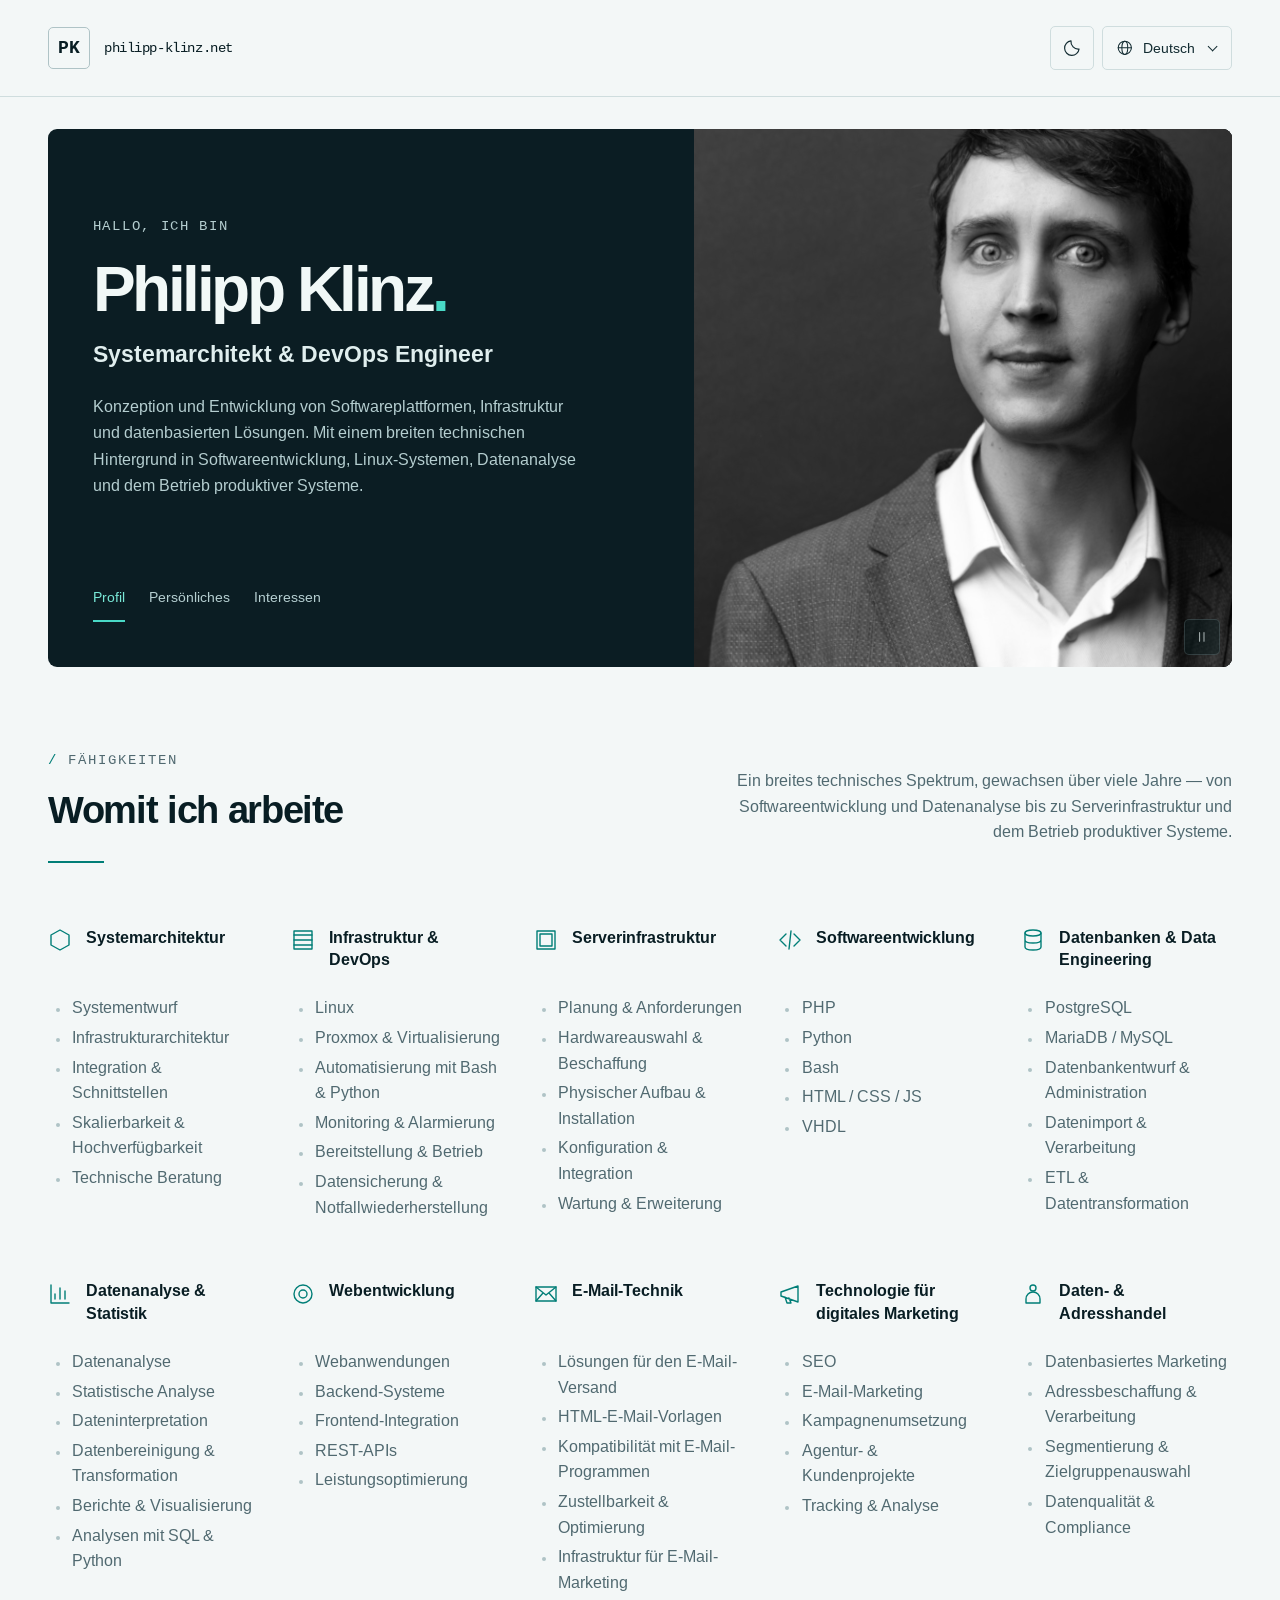
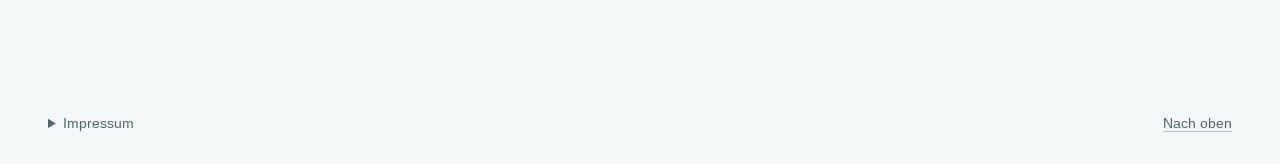
==== commit 40979847: "Keep the ear and cheek attached during portrait motion" ====
--- a/de/index.html
+++ b/de/index.html
@@ -31,9 +31,9 @@
     <div class="header-tools">
       <div class="utility">
         <button id="theme" class="icon-button" type="button" aria-label="Dunkle Darstellung" title="Dunkle Darstellung" aria-pressed="false" hidden><svg class="" viewBox="0 0 24 24" aria-hidden="true" fill="none" stroke="currentColor" stroke-width="1.4" stroke-linecap="round" stroke-linejoin="round"><path d="M20.5 13.2A8.7 8.7 0 0 1 10.8 3.5 8.7 8.7 0 1 0 20.5 13.2Z"/></svg></button>
-        <details class="languages"><summary aria-label="Sprache: Deutsch"><svg class="" viewBox="0 0 24 24" aria-hidden="true" fill="none" stroke="currentColor" stroke-width="1.4" stroke-linecap="round" stroke-linejoin="round"><circle cx="12" cy="12" r="9"/><ellipse cx="12" cy="12" rx="4" ry="9"/><path d="M3 12h18"/></svg><span lang="de">Deutsch</span><span class="chevron" aria-hidden="true"></span></summary><nav class="language-options" aria-label="Sprache"><a class="language-link" href="../index.html?v=83481353ee768142" lang="en" hreflang="en">English</a>
-<a class="language-link" href="../de/index.html?v=83481353ee768142" lang="de" hreflang="de" aria-current="page">Deutsch</a>
-<a class="language-link" href="../pl/index.html?v=83481353ee768142" lang="pl" hreflang="pl">Polski</a></nav></details>
+        <details class="languages"><summary aria-label="Sprache: Deutsch"><svg class="" viewBox="0 0 24 24" aria-hidden="true" fill="none" stroke="currentColor" stroke-width="1.4" stroke-linecap="round" stroke-linejoin="round"><circle cx="12" cy="12" r="9"/><ellipse cx="12" cy="12" rx="4" ry="9"/><path d="M3 12h18"/></svg><span lang="de">Deutsch</span><span class="chevron" aria-hidden="true"></span></summary><nav class="language-options" aria-label="Sprache"><a class="language-link" href="../index.html?v=954c8ce4aa8c1101" lang="en" hreflang="en">English</a>
+<a class="language-link" href="../de/index.html?v=954c8ce4aa8c1101" lang="de" hreflang="de" aria-current="page">Deutsch</a>
+<a class="language-link" href="../pl/index.html?v=954c8ce4aa8c1101" lang="pl" hreflang="pl">Polski</a></nav></details>
       </div>
     </div>
   </div>
@@ -76,6 +76,6 @@
   <nav class="footer-links" aria-label="Hauptnavigation"><a href="#top">Nach oben</a></nav>
 </footer>
 <script src="../assets/site.ab75ac2e9dfce5c9.js" defer></script>
-<script type="module" src="../assets/portrait.f7e993cc3c39c9e4.mjs"></script>
+<script type="module" src="../assets/portrait.93962bf5339de664.mjs"></script>
 </body>
 </html>
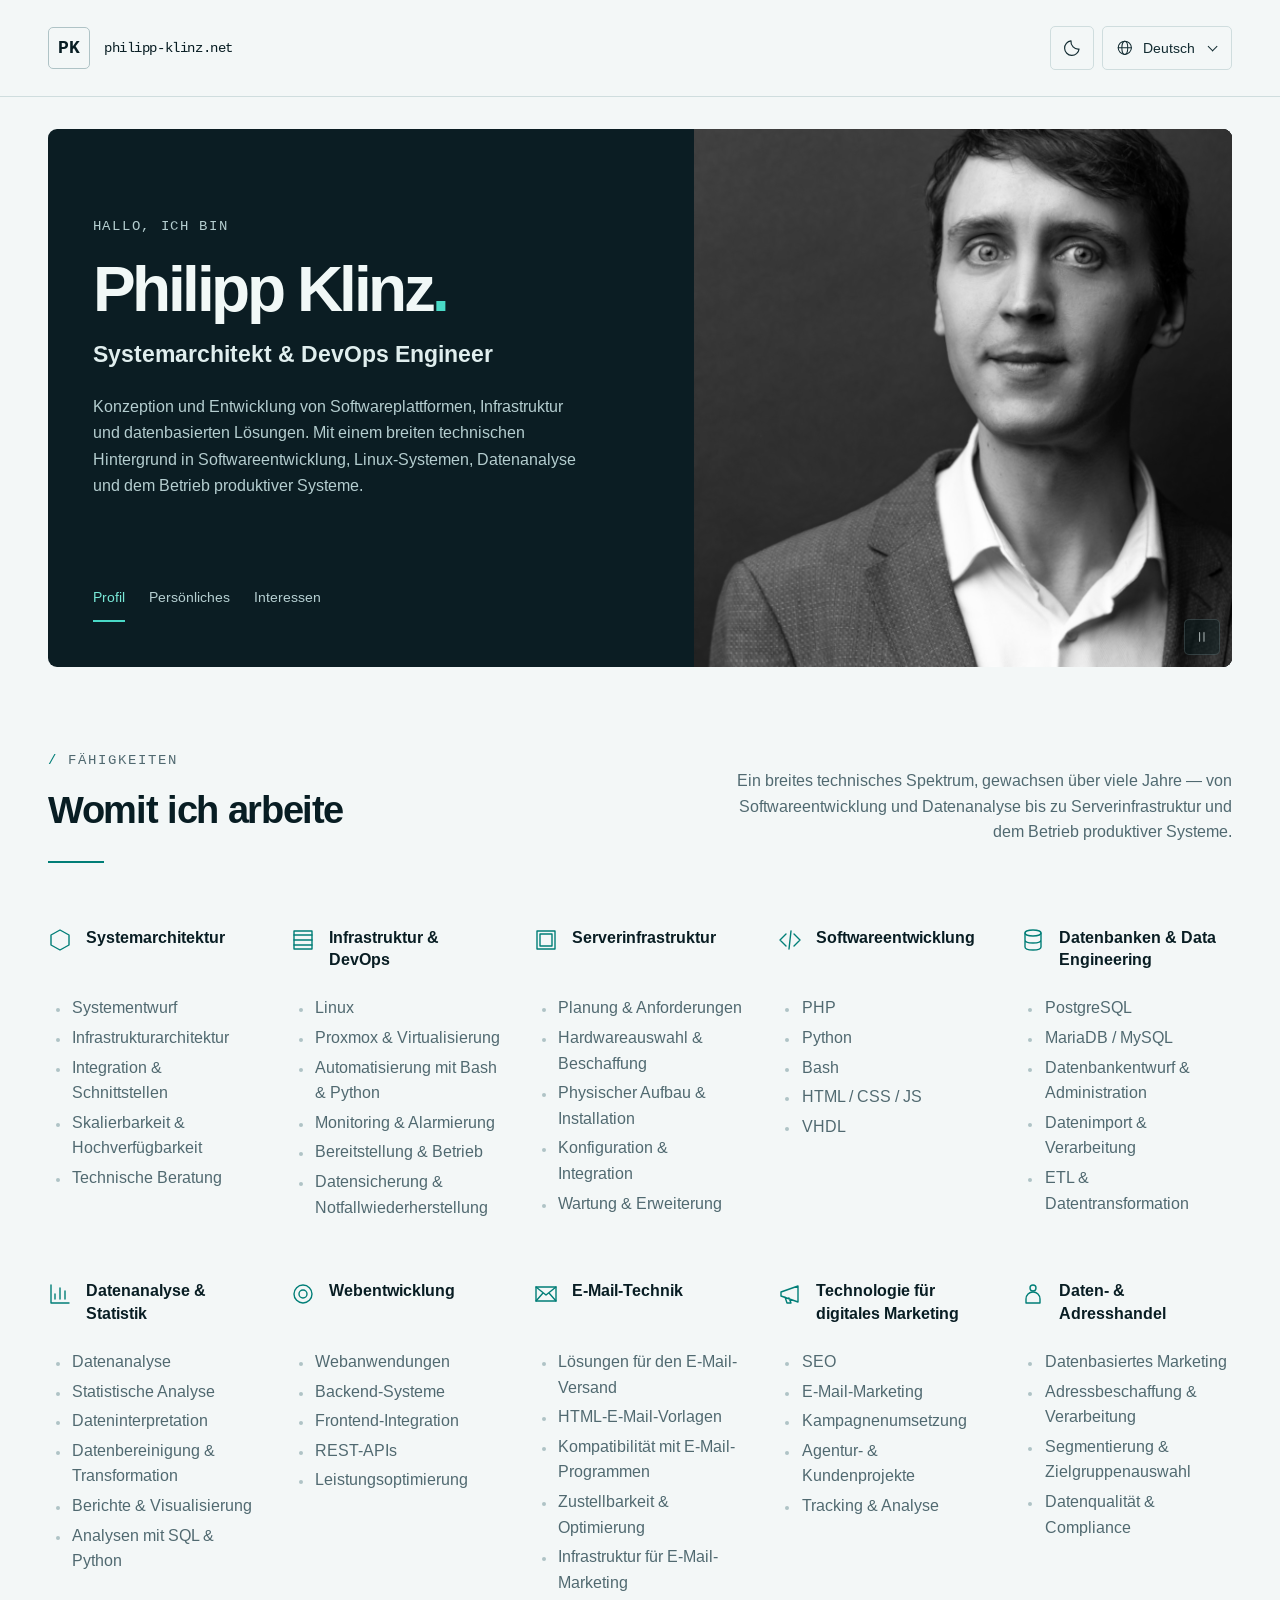
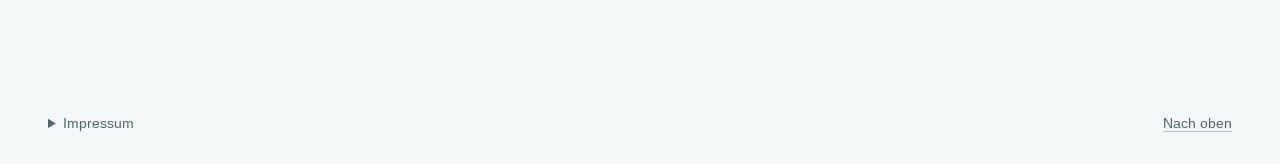
==== commit 7ec1d4e9: "Restore visible portrait rotation around the head volume" ====
--- a/de/index.html
+++ b/de/index.html
@@ -31,9 +31,9 @@
     <div class="header-tools">
       <div class="utility">
         <button id="theme" class="icon-button" type="button" aria-label="Dunkle Darstellung" title="Dunkle Darstellung" aria-pressed="false" hidden><svg class="" viewBox="0 0 24 24" aria-hidden="true" fill="none" stroke="currentColor" stroke-width="1.4" stroke-linecap="round" stroke-linejoin="round"><path d="M20.5 13.2A8.7 8.7 0 0 1 10.8 3.5 8.7 8.7 0 1 0 20.5 13.2Z"/></svg></button>
-        <details class="languages"><summary aria-label="Sprache: Deutsch"><svg class="" viewBox="0 0 24 24" aria-hidden="true" fill="none" stroke="currentColor" stroke-width="1.4" stroke-linecap="round" stroke-linejoin="round"><circle cx="12" cy="12" r="9"/><ellipse cx="12" cy="12" rx="4" ry="9"/><path d="M3 12h18"/></svg><span lang="de">Deutsch</span><span class="chevron" aria-hidden="true"></span></summary><nav class="language-options" aria-label="Sprache"><a class="language-link" href="../index.html?v=954c8ce4aa8c1101" lang="en" hreflang="en">English</a>
-<a class="language-link" href="../de/index.html?v=954c8ce4aa8c1101" lang="de" hreflang="de" aria-current="page">Deutsch</a>
-<a class="language-link" href="../pl/index.html?v=954c8ce4aa8c1101" lang="pl" hreflang="pl">Polski</a></nav></details>
+        <details class="languages"><summary aria-label="Sprache: Deutsch"><svg class="" viewBox="0 0 24 24" aria-hidden="true" fill="none" stroke="currentColor" stroke-width="1.4" stroke-linecap="round" stroke-linejoin="round"><circle cx="12" cy="12" r="9"/><ellipse cx="12" cy="12" rx="4" ry="9"/><path d="M3 12h18"/></svg><span lang="de">Deutsch</span><span class="chevron" aria-hidden="true"></span></summary><nav class="language-options" aria-label="Sprache"><a class="language-link" href="../index.html?v=fb720d6b1e1cf5f5" lang="en" hreflang="en">English</a>
+<a class="language-link" href="../de/index.html?v=fb720d6b1e1cf5f5" lang="de" hreflang="de" aria-current="page">Deutsch</a>
+<a class="language-link" href="../pl/index.html?v=fb720d6b1e1cf5f5" lang="pl" hreflang="pl">Polski</a></nav></details>
       </div>
     </div>
   </div>
@@ -76,6 +76,6 @@
   <nav class="footer-links" aria-label="Hauptnavigation"><a href="#top">Nach oben</a></nav>
 </footer>
 <script src="../assets/site.ab75ac2e9dfce5c9.js" defer></script>
-<script type="module" src="../assets/portrait.93962bf5339de664.mjs"></script>
+<script type="module" src="../assets/portrait.f998c51906b3dae9.mjs"></script>
 </body>
 </html>
